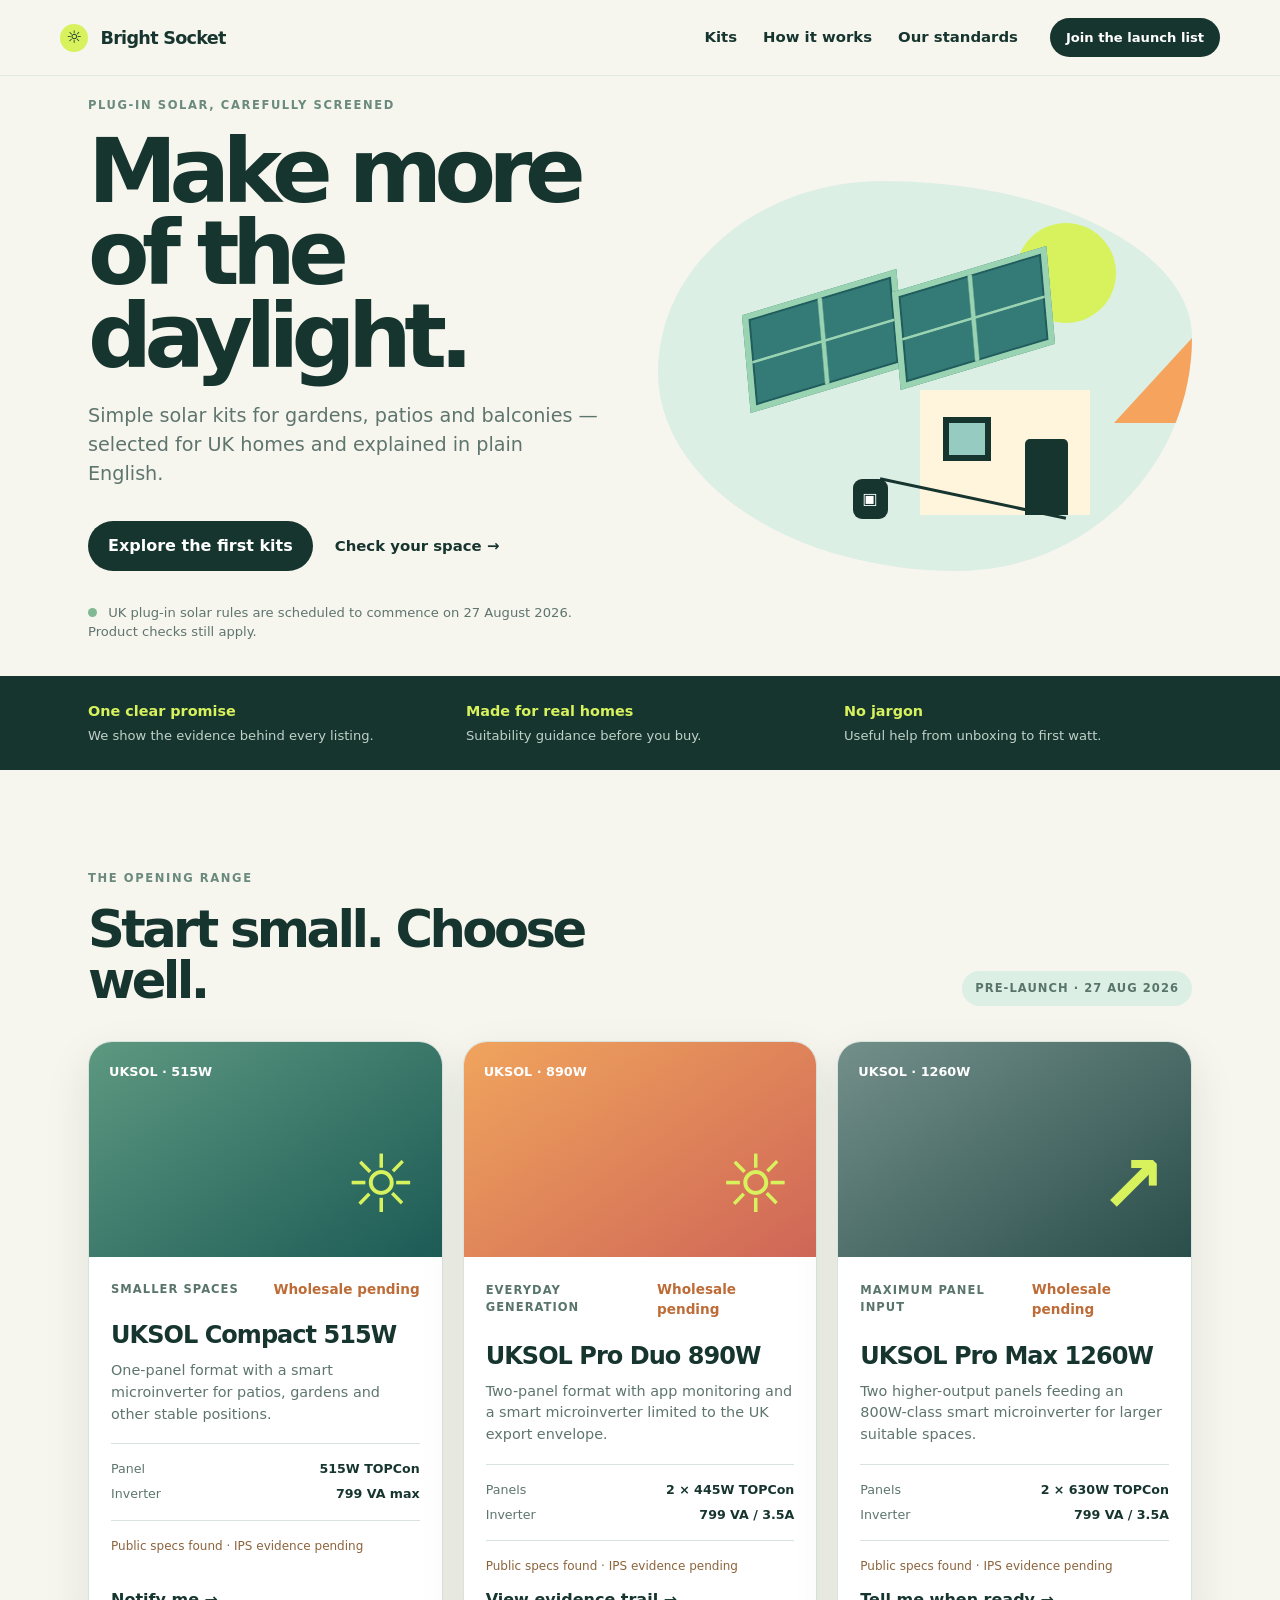
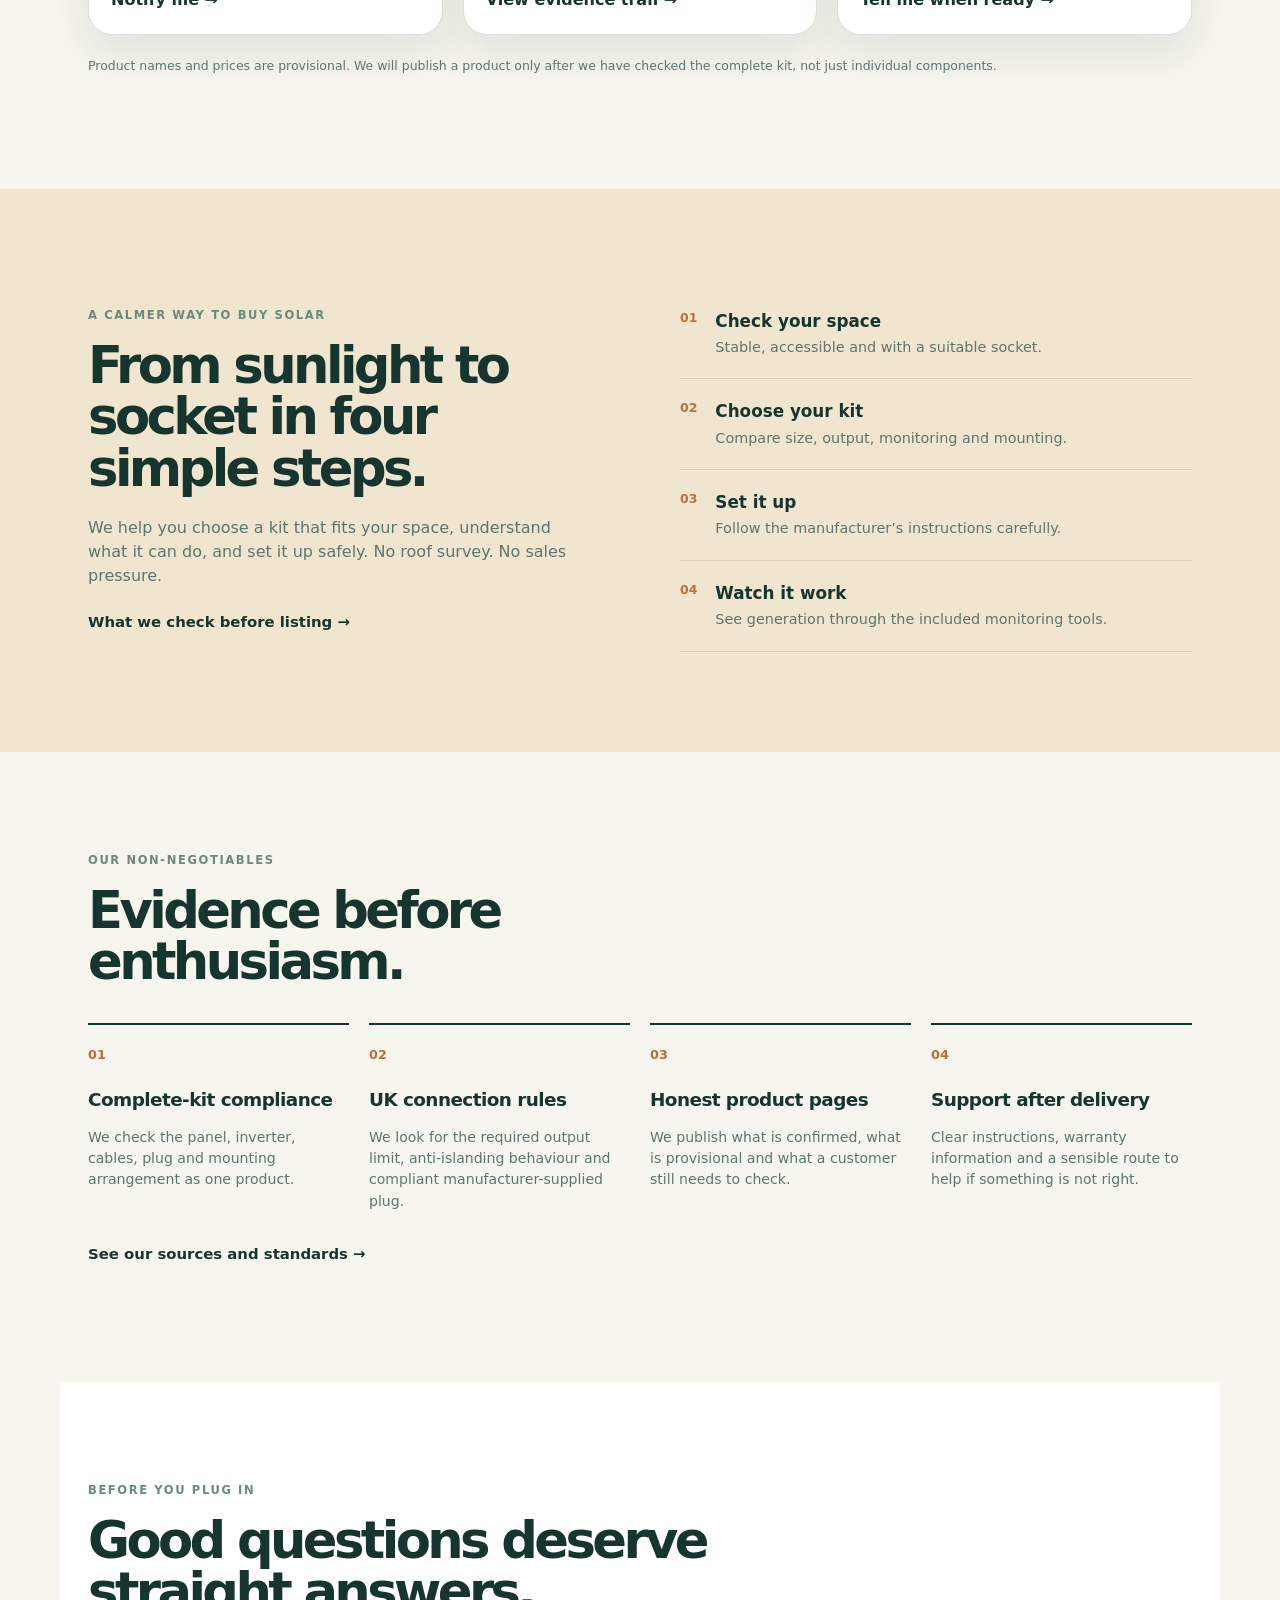
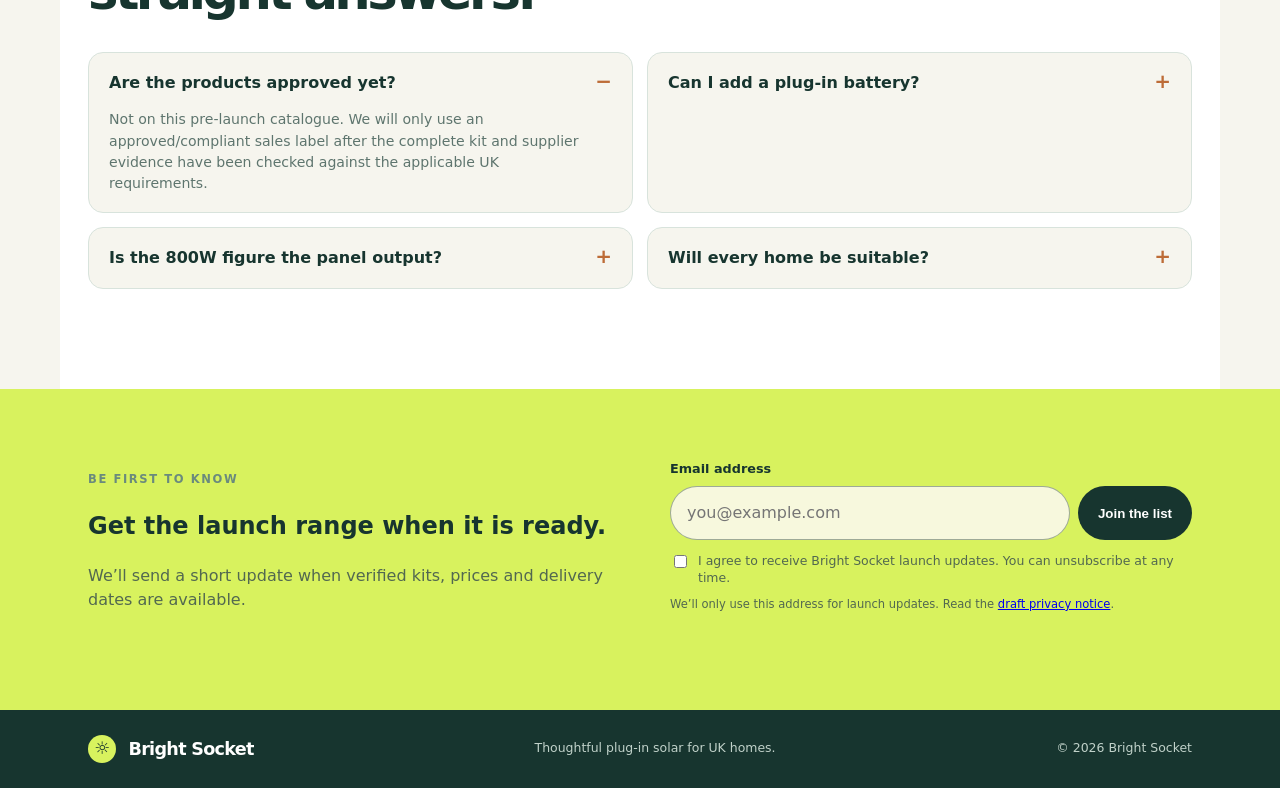
==== index.html @ d9c700fa "Add Bright Socket storefront prototype" ====
<!doctype html>
<html lang="en-GB">
  <head>
    <meta charset="utf-8" />
    <meta name="viewport" content="width=device-width, initial-scale=1" />
    <meta name="description" content="A carefully screened range of plug-in solar kits for UK homes." />
    <title>Bright Socket — Plug-in solar for UK homes</title>
    <link rel="stylesheet" href="styles.css" />
    <link rel="stylesheet" href="faq.css" />
    <link rel="stylesheet" href="form.css" />
  </head>
  <body>
    <header class="site-header">
      <a class="brand" href="#top" aria-label="Bright Socket home"><span class="brand-mark">☼</span> Bright Socket</a>
      <nav aria-label="Main navigation">
        <a href="#kits">Kits</a>
        <a href="#how-it-works">How it works</a>
        <a href="#standards">Our standards</a>
      </nav>
      <a class="button button-small" href="#notify">Join the launch list</a>
    </header>

    <main id="top">
      <section class="hero section-shell">
        <div class="hero-copy">
          <p class="eyebrow">Plug-in solar, carefully screened</p>
          <h1>Make more of the daylight.</h1>
          <p class="hero-lede">Simple solar kits for gardens, patios and balconies — selected for UK homes and explained in plain English.</p>
          <div class="hero-actions">
            <a class="button" href="#kits">Explore the first kits</a>
            <a class="text-link" href="suitability.html">Check your space →</a>
          </div>
          <p class="hero-note"><span class="status-dot"></span> UK plug-in solar rules are scheduled to commence on 27 August 2026. Product checks still apply.</p>
        </div>
        <div class="hero-art" aria-label="Illustration of a solar panel powering a home">
          <div class="sun"></div><div class="panel panel-one"></div><div class="panel panel-two"></div>
          <div class="home"><div class="roof"></div><div class="wall"><span class="window"></span><span class="door"></span></div></div>
          <div class="plug-line"></div><div class="plug">▣</div>
        </div>
      </section>

      <section class="trust-strip">
        <div class="section-shell trust-grid">
          <div><strong>One clear promise</strong><span>We show the evidence behind every listing.</span></div>
          <div><strong>Made for real homes</strong><span>Suitability guidance before you buy.</span></div>
          <div><strong>No jargon</strong><span>Useful help from unboxing to first watt.</span></div>
        </div>
      </section>

      <section id="kits" class="section-shell section">
        <div class="section-heading"><div><p class="eyebrow">The opening range</p><h2>Start small. Choose well.</h2></div><span class="pill">Pre-launch · 27 Aug 2026</span></div>
        <div class="product-grid">
          <article class="product-card featured">
            <div class="product-image image-compact"><span>UKSOL · 515W</span><i>☼</i></div>
            <div class="product-body"><div class="card-top"><span class="tag">Smaller spaces</span><span class="price">Wholesale pending</span></div><h3>UKSOL Compact 515W</h3><p>One-panel format with a smart microinverter for patios, gardens and other stable positions.</p><dl><div><dt>Panel</dt><dd>515W TOPCon</dd></div><div><dt>Inverter</dt><dd>799 VA max</dd></div></dl><span class="review-status">Public specs found · IPS evidence pending</span><a class="card-link" href="#notify">Notify me →</a></div>
          </article>
          <article class="product-card">
            <div class="product-image image-duo"><span>UKSOL · 890W</span><i>☼</i></div>
            <div class="product-body"><div class="card-top"><span class="tag">Everyday generation</span><span class="price">Wholesale pending</span></div><h3>UKSOL Pro Duo 890W</h3><p>Two-panel format with app monitoring and a smart microinverter limited to the UK export envelope.</p><dl><div><dt>Panels</dt><dd>2 × 445W TOPCon</dd></div><div><dt>Inverter</dt><dd>799 VA / 3.5A</dd></div></dl><span class="review-status">Public specs found · IPS evidence pending</span><a class="card-link" href="product.html">View evidence trail →</a></div>
          </article>
          <article class="product-card">
            <div class="product-image image-mount"><span>UKSOL · 1260W</span><i>↗</i></div>
            <div class="product-body"><div class="card-top"><span class="tag">Maximum panel input</span><span class="price">Wholesale pending</span></div><h3>UKSOL Pro Max 1260W</h3><p>Two higher-output panels feeding an 800W-class smart microinverter for larger suitable spaces.</p><dl><div><dt>Panels</dt><dd>2 × 630W TOPCon</dd></div><div><dt>Inverter</dt><dd>799 VA / 3.5A</dd></div></dl><span class="review-status">Public specs found · IPS evidence pending</span><a class="card-link" href="#notify">Tell me when ready →</a></div>
          </article>
        </div>
        <p class="catalogue-footnote">Product names and prices are provisional. We will publish a product only after we have checked the complete kit, not just individual components.</p>
      </section>

      <section id="how-it-works" class="warm-section section">
        <div class="section-shell split-section"><div><p class="eyebrow">A calmer way to buy solar</p><h2>From sunlight to socket in four simple steps.</h2><p>We help you choose a kit that fits your space, understand what it can do, and set it up safely. No roof survey. No sales pressure.</p><a class="text-link" href="#standards">What we check before listing →</a></div><ol class="steps"><li><b>01</b><span><strong>Check your space</strong>Stable, accessible and with a suitable socket.</span></li><li><b>02</b><span><strong>Choose your kit</strong>Compare size, output, monitoring and mounting.</span></li><li><b>03</b><span><strong>Set it up</strong>Follow the manufacturer’s instructions carefully.</span></li><li><b>04</b><span><strong>Watch it work</strong>See generation through the included monitoring tools.</span></li></ol></div>
      </section>

      <section id="standards" class="section-shell section standards"><div class="section-heading"><div><p class="eyebrow">Our non-negotiables</p><h2>Evidence before enthusiasm.</h2></div></div><div class="standards-grid"><div class="standard"><span>01</span><h3>Complete-kit compliance</h3><p>We check the panel, inverter, cables, plug and mounting arrangement as one product.</p></div><div class="standard"><span>02</span><h3>UK connection rules</h3><p>We look for the required output limit, anti-islanding behaviour and compliant manufacturer-supplied plug.</p></div><div class="standard"><span>03</span><h3>Honest product pages</h3><p>We publish what is confirmed, what is provisional and what a customer still needs to check.</p></div><div class="standard"><span>04</span><h3>Support after delivery</h3><p>Clear instructions, warranty information and a sensible route to help if something is not right.</p></div></div><p class="source-note"><a class="text-link" href="sources.html">See our sources and standards →</a></p></section>

      <section class="section-shell section faq"><div class="section-heading"><div><p class="eyebrow">Before you plug in</p><h2>Good questions deserve straight answers.</h2></div></div><div class="faq-grid"><details open><summary>Are the products approved yet?</summary><p>Not on this pre-launch catalogue. We will only use an approved/compliant sales label after the complete kit and supplier evidence have been checked against the applicable UK requirements.</p></details><details><summary>Can I add a plug-in battery?</summary><p>The current plug-in solar specification is for solar products and excludes plug-in batteries and solar devices integrated with batteries. We will not include those products in this range.</p></details><details><summary>Is the 800W figure the panel output?</summary><p>No. The important connection limit is the inverter’s apparent power delivered to the home. A kit can have more panel input for better low-light performance while still limiting AC export, but the exact product evidence must be checked.</p></details><details><summary>Will every home be suitable?</summary><p>No. Customers need a suitable, stable position, a suitable socket and a home electrical installation that can safely accept the product. We will publish suitability guidance and the manufacturer’s instructions with every verified listing.</p></details></div></section>

      <section id="notify" class="signup-section"><div class="section-shell signup-inner"><div><p class="eyebrow">Be first to know</p><h2>Get the launch range when it is ready.</h2><p>We’ll send a short update when verified kits, prices and delivery dates are available.</p></div><form id="signup-form"><label for="email">Email address</label><div class="form-row"><input id="email" name="email" type="email" autocomplete="email" placeholder="you@example.com" required /><button class="button" type="submit">Join the list</button></div><label class="consent"><input id="consent" name="consent" type="checkbox" required /> <span>I agree to receive Bright Socket launch updates. You can unsubscribe at any time.</span></label><p class="privacy-note">We’ll only use this address for launch updates. Read the <a href="privacy.html">draft privacy notice</a>.</p><p class="form-message" role="status"></p></form></div></section>
    </main>
    <footer class="site-footer"><div class="section-shell footer-inner"><span class="brand"><span class="brand-mark">☼</span> Bright Socket</span><span>Thoughtful plug-in solar for UK homes.</span><span>© 2026 Bright Socket</span></div></footer>
    <script src="script.js"></script>
  </body>
</html>
---- styles.css ----
:root{--ink:#17352f;--muted:#5e756e;--cream:#f6f5ee;--paper:#fff;--mint:#dcefe5;--lime:#d8f25e;--orange:#f5a35d;--line:#d8e3dc;--shadow:0 18px 45px rgba(25,65,53,.10);font-family:Inter,ui-sans-serif,system-ui,-apple-system,Segoe UI,sans-serif;color:var(--ink);background:var(--cream)}*{box-sizing:border-box}html{scroll-behavior:smooth}body{margin:0;line-height:1.5}.section-shell{max-width:1160px;margin:0 auto;padding-left:28px;padding-right:28px}.site-header{height:76px;display:flex;align-items:center;gap:32px;padding:0 max(28px,calc((100vw - 1160px)/2));background:var(--cream);position:sticky;top:0;z-index:4;border-bottom:1px solid rgba(216,227,220,.7)}.brand{font-weight:800;letter-spacing:-.04em;font-size:1.1rem;color:var(--ink);text-decoration:none;white-space:nowrap}.brand-mark{display:inline-grid;place-items:center;width:28px;height:28px;border-radius:50%;background:var(--lime);margin-right:7px;font-size:1.1rem}nav{display:flex;gap:26px;margin-left:auto}nav a,.text-link{color:var(--ink);text-decoration:none;font-weight:650;font-size:.93rem}.button{display:inline-block;background:var(--ink);color:#fff;padding:13px 20px;border:0;border-radius:999px;text-decoration:none;font-weight:750;cursor:pointer}.button:hover{background:#285349}.button-small{padding:10px 16px;font-size:.82rem}.hero{min-height:600px;display:grid;grid-template-columns:1fr 1fr;align-items:center;gap:35px}.eyebrow{text-transform:uppercase;letter-spacing:.14em;font-size:.72rem;font-weight:800;color:#6a8a7d;margin:0 0 16px}.hero h1{font-size:clamp(3.2rem,7vw,6.3rem);line-height:.92;letter-spacing:-.085em;max-width:620px;margin:0 0 25px}.hero-lede{font-size:1.2rem;color:var(--muted);max-width:510px}.hero-actions{display:flex;align-items:center;gap:22px;margin:32px 0}.hero-note{font-size:.82rem;color:var(--muted)}.status-dot{display:inline-block;width:9px;height:9px;background:#80b993;border-radius:50%;margin-right:7px}.hero-art{height:390px;position:relative;background:var(--mint);border-radius:42% 58% 44% 56%/49% 40% 60% 51%;overflow:hidden}.sun{position:absolute;width:100px;height:100px;border-radius:50%;background:var(--lime);top:42px;right:76px}.panel{position:absolute;background:#347a76;border:6px solid #9ad3b2;transform:skewY(-12deg) rotate(-5deg);width:155px;height:100px;top:110px;left:88px;box-shadow:inset 0 0 0 2px #225d5d}.panel:after{content:"";position:absolute;inset:0;background:linear-gradient(90deg,transparent 48%,#9ad3b2 49%,#9ad3b2 51%,transparent 52%),linear-gradient(0deg,transparent 48%,#9ad3b2 49%,#9ad3b2 51%,transparent 52%)}.panel-two{left:238px;top:87px}.home{position:absolute;bottom:56px;right:78px}.roof{width:220px;height:120px;background:var(--orange);clip-path:polygon(50% 0,100% 100%,0 100%);position:absolute;bottom:92px}.wall{width:170px;height:125px;background:#fff4dc;position:absolute;bottom:0;right:24px}.window{position:absolute;left:23px;top:27px;width:48px;height:44px;background:#95cbc0;border:6px solid var(--ink)}.door{position:absolute;right:22px;bottom:0;width:43px;height:76px;background:var(--ink);border-radius:5px 5px 0 0}.plug-line{position:absolute;height:3px;width:190px;background:var(--ink);bottom:71px;left:220px;transform:rotate(12deg)}.plug{position:absolute;bottom:52px;left:195px;background:var(--ink);color:#fff;padding:8px 10px;border-radius:9px}.trust-strip{background:var(--ink);color:#fff}.trust-grid{display:grid;grid-template-columns:repeat(3,1fr);gap:30px;padding-top:25px;padding-bottom:25px}.trust-grid div{display:flex;flex-direction:column;gap:3px}.trust-grid strong{color:var(--lime);font-size:.9rem}.trust-grid span{color:#c0d1c9;font-size:.82rem}.section{padding-top:100px;padding-bottom:100px}.section-heading{display:flex;align-items:end;justify-content:space-between;margin-bottom:35px}.section h2{font-size:clamp(2.3rem,4vw,4.2rem);line-height:1;letter-spacing:-.07em;margin:0;max-width:620px}.pill,.tag{font-size:.72rem;font-weight:800;text-transform:uppercase;letter-spacing:.09em;color:#59756b}.pill{background:var(--mint);padding:9px 13px;border-radius:999px}.product-grid{display:grid;grid-template-columns:repeat(3,1fr);gap:20px}.product-card{background:var(--paper);border:1px solid var(--line);border-radius:24px;overflow:hidden;box-shadow:var(--shadow);display:flex;flex-direction:column}.product-image{height:215px;position:relative;overflow:hidden;padding:20px;font-weight:800;color:#fff;font-size:.8rem}.product-image i{position:absolute;font-size:5rem;font-style:normal;right:25px;bottom:12px;color:var(--lime)}.image-compact{background:linear-gradient(145deg,#5d9880,#1c5b56)}.image-duo{background:linear-gradient(145deg,#f0a45d,#cf6657)}.image-mount{background:linear-gradient(145deg,#738f8a,#2a4e4b)}.product-body{padding:22px;display:flex;flex-direction:column;flex:1}.card-top{display:flex;justify-content:space-between;align-items:center;gap:8px}.price{font-weight:800;color:#bd6c37;font-size:.85rem}.product-body h3{font-size:1.5rem;letter-spacing:-.04em;margin:18px 0 7px}.product-body p{color:var(--muted);font-size:.9rem;margin:0 0 18px}.product-body dl{border-top:1px solid var(--line);border-bottom:1px solid var(--line);padding:13px 0;margin:0 0 16px}.product-body dl div{display:flex;justify-content:space-between;font-size:.79rem;padding:3px 0}.product-body dt{color:var(--muted)}.product-body dd{font-weight:700;margin:0}.review-status{font-size:.75rem;color:#8b633b;margin-bottom:13px}.card-link{color:var(--ink);font-weight:800;text-decoration:none;margin-top:auto}.catalogue-footnote{font-size:.78rem;color:var(--muted);margin-top:22px}.warm-section{background:#f0e5cf}.split-section{display:grid;grid-template-columns:1fr 1fr;gap:80px;align-items:center}.split-section p:not(.eyebrow){color:var(--muted);max-width:480px;margin:22px 0}.steps{list-style:none;padding:0;margin:0}.steps li{display:flex;gap:18px;padding:20px 0;border-bottom:1px solid #d7cdb9}.steps b{font-size:.78rem;color:#bb7040}.steps span{display:flex;flex-direction:column;gap:3px}.steps span span,.steps li span{color:var(--muted);font-size:.9rem}.steps strong{font-size:1.05rem;color:var(--ink)}.standards{background:var(--cream)}.standards-grid{display:grid;grid-template-columns:repeat(4,1fr);gap:20px}.standard{border-top:2px solid var(--ink);padding-top:17px}.standard span{color:#bd6c37;font-weight:800;font-size:.8rem}.standard h3{font-size:1.15rem;letter-spacing:-.03em;margin:20px 0 8px}.standard p{color:var(--muted);font-size:.88rem}.signup-section{background:var(--lime)}.signup-inner{display:grid;grid-template-columns:1fr 1fr;gap:60px;align-items:center;padding-top:70px;padding-bottom:70px}.signup-inner h2{max-width:600px}.signup-inner p:not(.eyebrow){color:#526850}.signup-inner label{display:block;font-size:.8rem;font-weight:750;margin-bottom:8px}.form-row{display:flex;gap:8px}.form-row input{border:1px solid rgba(23,53,47,.4);background:#f7f8dd;border-radius:999px;padding:14px 16px;min-width:0;flex:1;font:inherit}.form-message{font-size:.8rem;margin:12px 0 0!important}.site-footer{background:var(--ink);color:#c0d1c9}.footer-inner{display:flex;gap:30px;align-items:center;justify-content:space-between;padding-top:25px;padding-bottom:25px;font-size:.78rem}.footer-inner .brand{color:#fff}.footer-inner .brand-mark{color:var(--ink)}@media(max-width:800px){nav{display:none}.site-header{gap:12px}.site-header .button{margin-left:auto}.hero,.split-section,.signup-inner{grid-template-columns:1fr}.hero{padding-top:65px;padding-bottom:70px}.hero-art{height:300px}.product-grid,.standards-grid{grid-template-columns:1fr}.trust-grid{grid-template-columns:1fr;gap:15px}.section{padding-top:70px;padding-bottom:70px}.section-heading{display:block}.pill{display:inline-block;margin-top:18px}.footer-inner{flex-wrap:wrap}.form-row{flex-direction:column}.form-row .button{width:100%}}
---- faq.css ----
.faq{background:#fff}.faq-grid{display:grid;grid-template-columns:1fr 1fr;gap:14px}.faq details{border:1px solid var(--line);border-radius:15px;padding:18px 20px;background:var(--cream)}.faq summary{cursor:pointer;font-weight:800;list-style:none}.faq summary::-webkit-details-marker{display:none}.faq summary:after{content:'+';float:right;color:#bd6c37;font-size:1.25rem;line-height:1}.faq details[open] summary:after{content:'−'}.faq details p{color:var(--muted);font-size:.88rem;margin:14px 0 0;max-width:480px}@media(max-width:800px){.faq-grid{grid-template-columns:1fr}}
---- form.css ----
.consent{display:flex!important;align-items:flex-start;gap:8px;margin-top:13px;color:#526850;font-size:.78rem!important;font-weight:500!important;line-height:1.35}.consent input{margin-top:2px;accent-color:var(--ink)}.privacy-note{font-size:.72rem!important;line-height:1.35;margin:10px 0 0!important;max-width:480px}.form-message{min-height:1.2em}
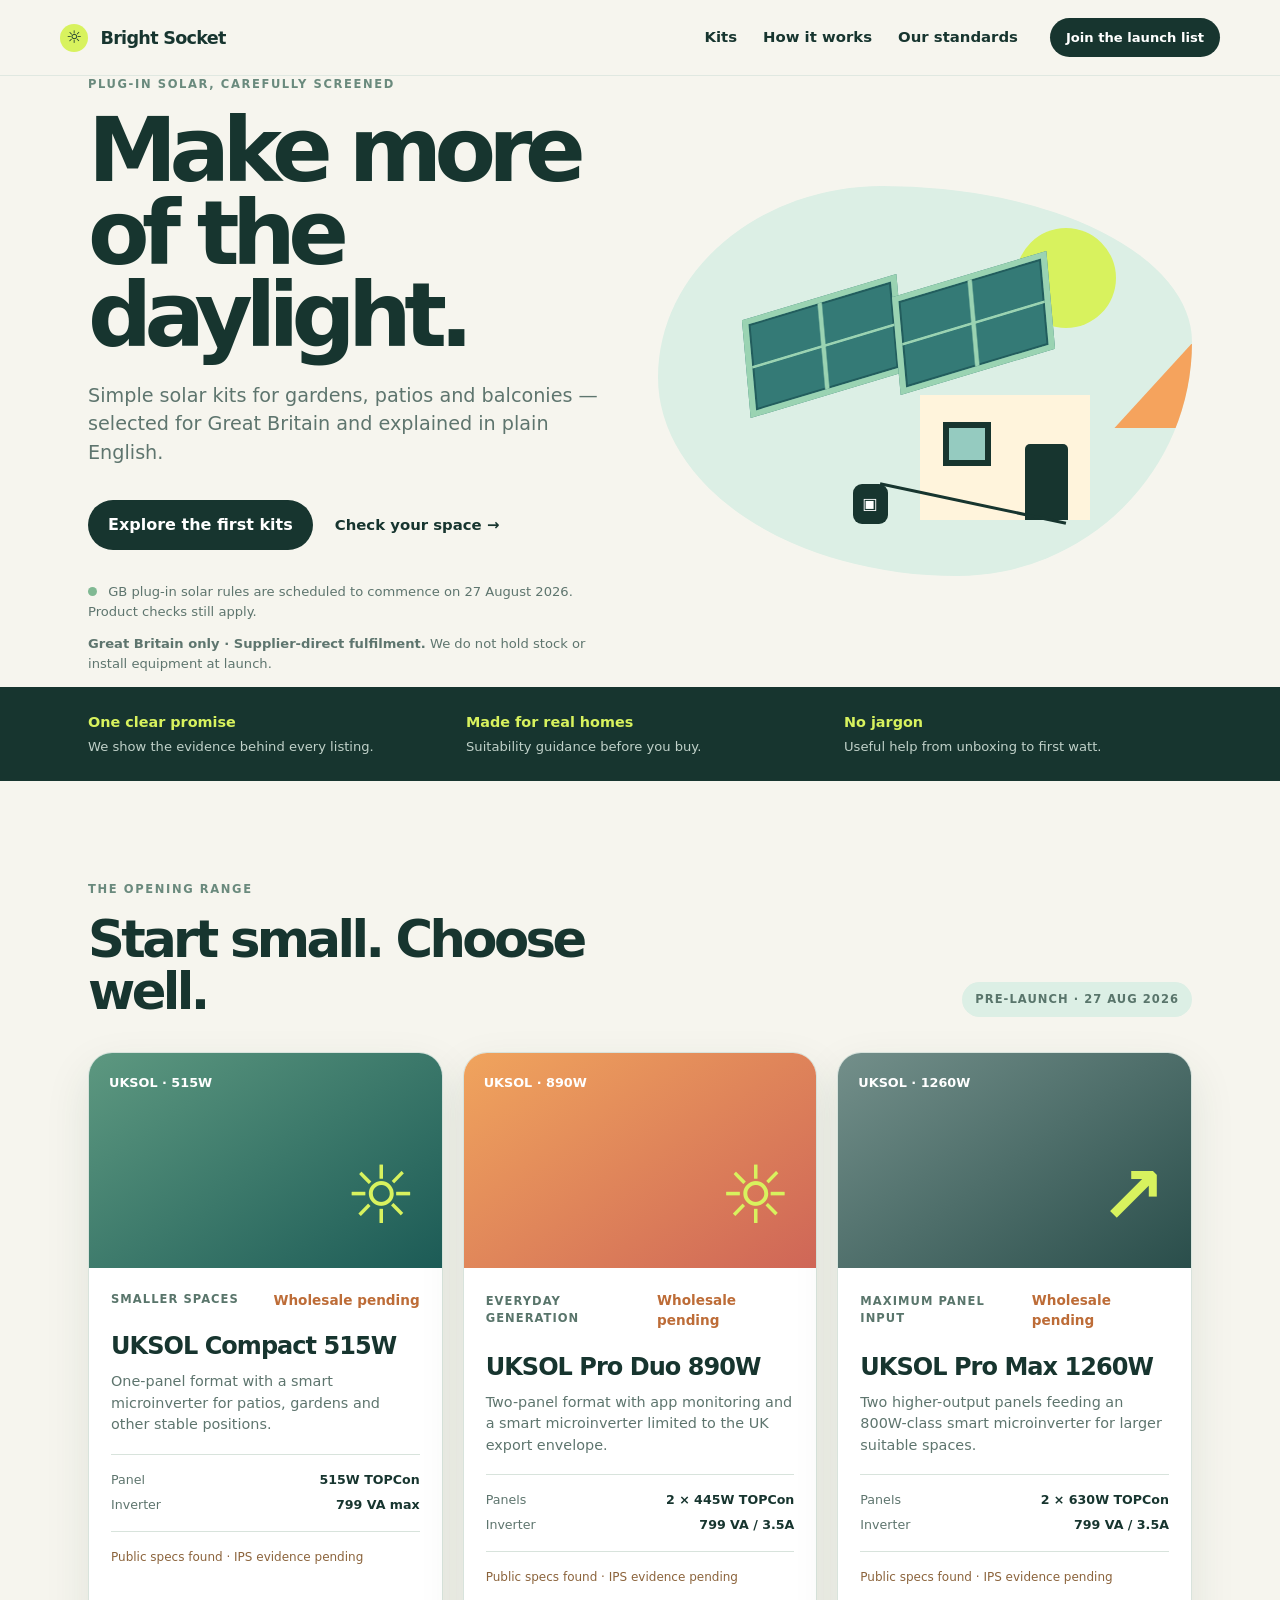
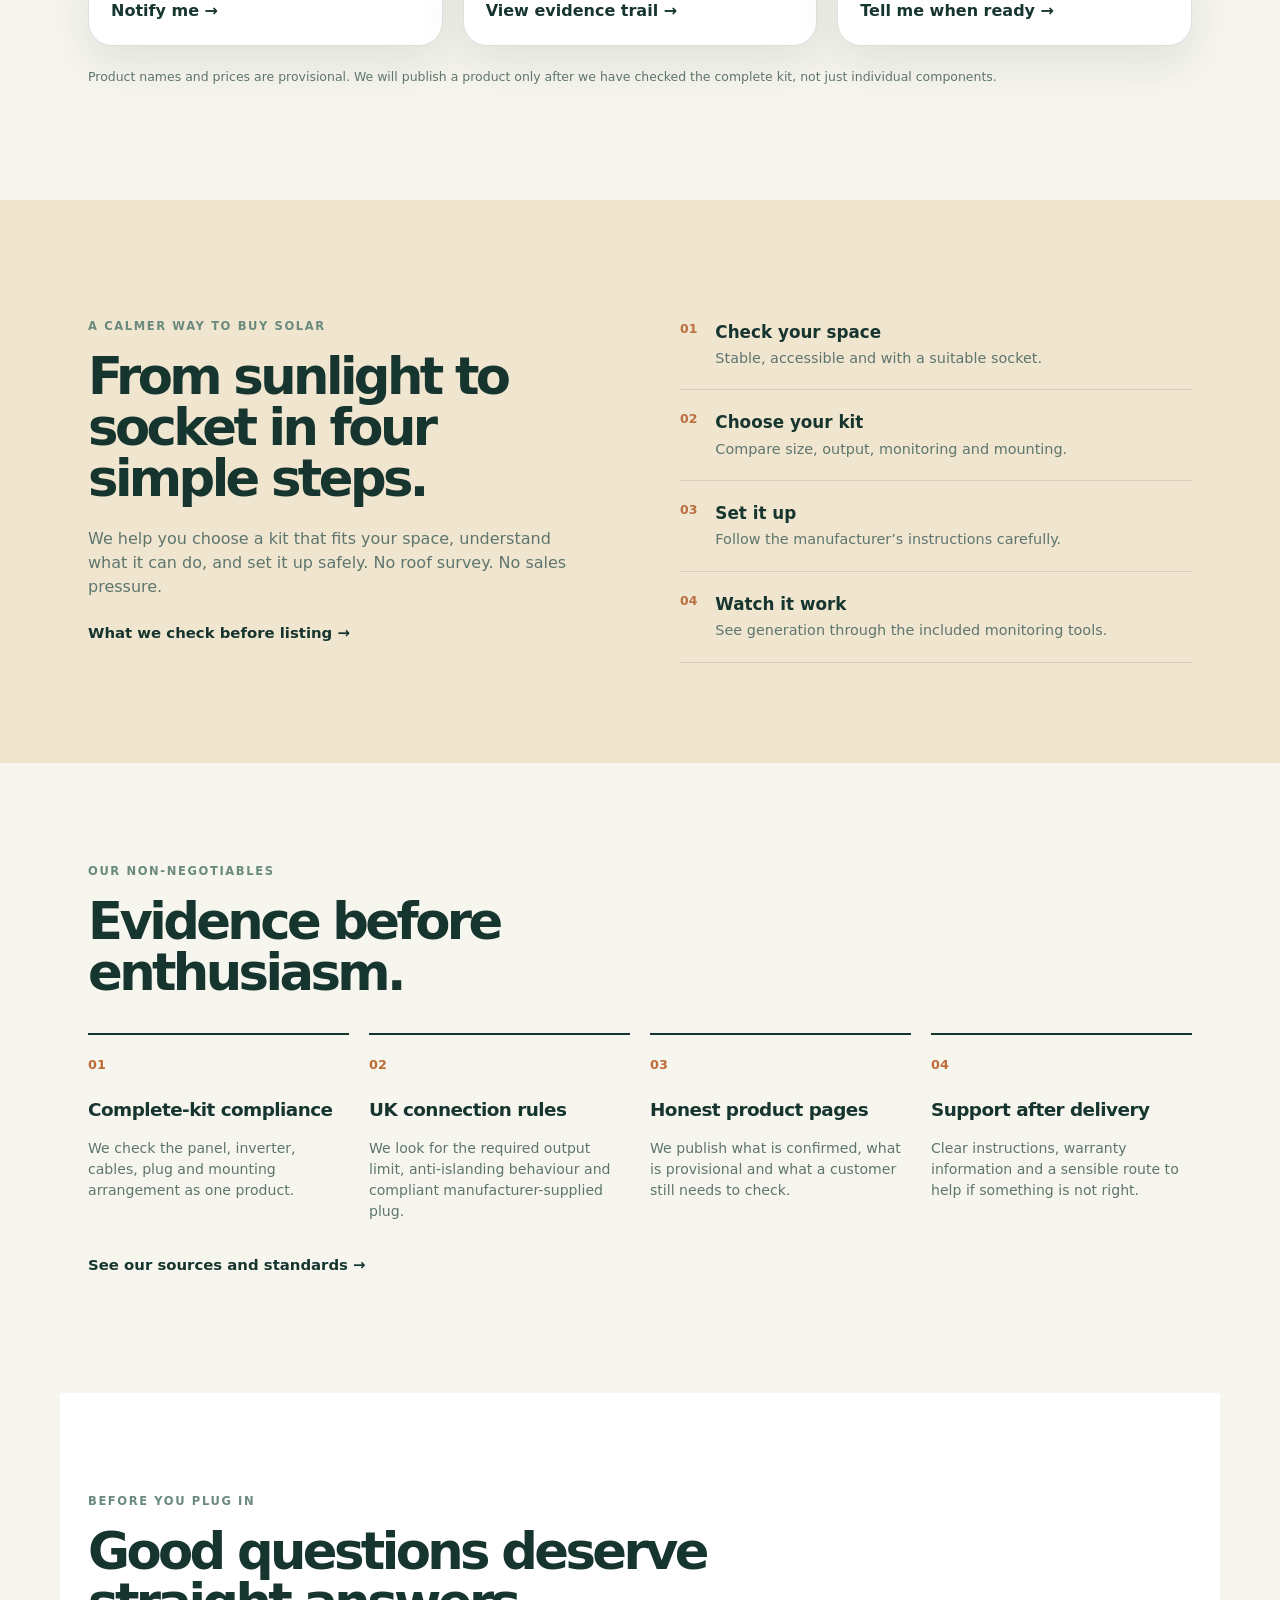
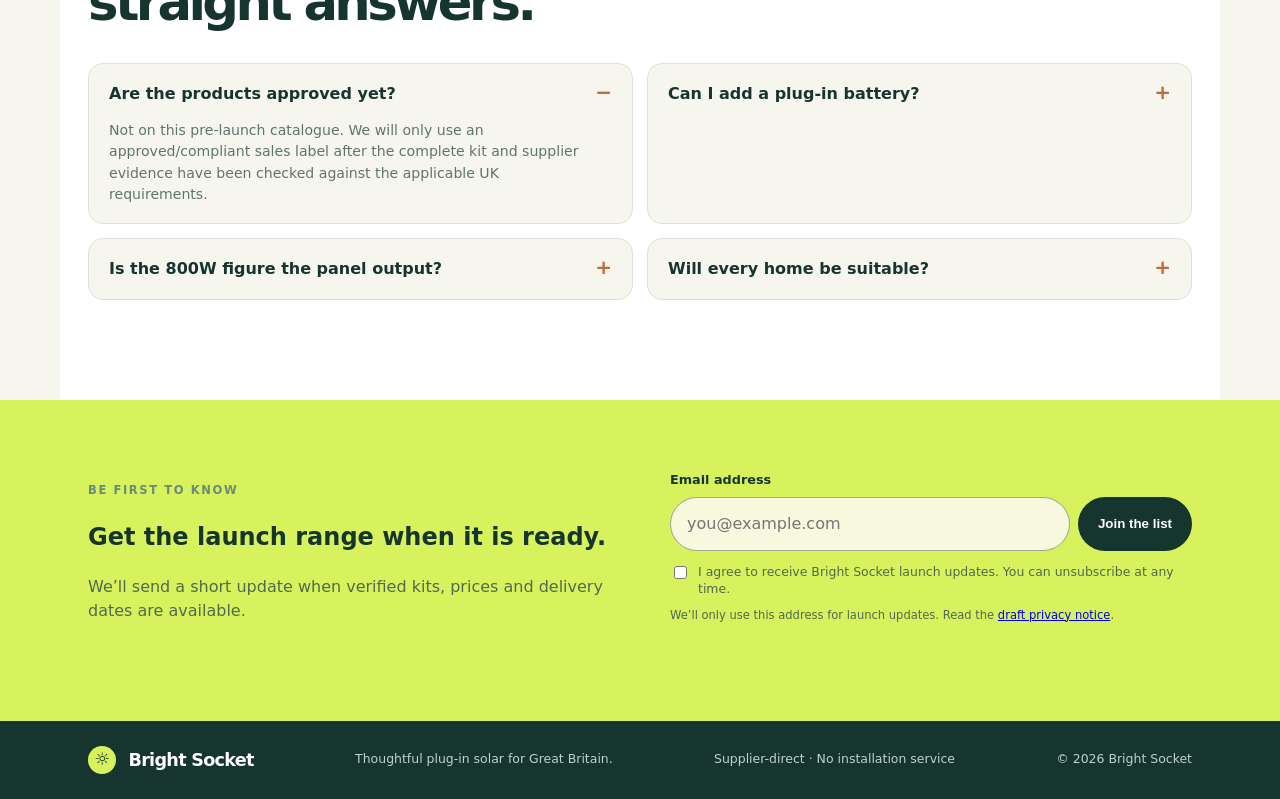
==== commit 056126d2: "Align storefront with GB supplier-direct launch" ====
--- a/index.html
+++ b/index.html
@@ -3,8 +3,8 @@
   <head>
     <meta charset="utf-8" />
     <meta name="viewport" content="width=device-width, initial-scale=1" />
-    <meta name="description" content="A carefully screened range of plug-in solar kits for UK homes." />
-    <title>Bright Socket — Plug-in solar for UK homes</title>
+    <meta name="description" content="A carefully screened range of plug-in solar kits for Great Britain." />
+    <title>Bright Socket — Plug-in solar for Great Britain</title>
     <link rel="stylesheet" href="styles.css" />
     <link rel="stylesheet" href="faq.css" />
     <link rel="stylesheet" href="form.css" />
@@ -25,12 +25,13 @@
         <div class="hero-copy">
           <p class="eyebrow">Plug-in solar, carefully screened</p>
           <h1>Make more of the daylight.</h1>
-          <p class="hero-lede">Simple solar kits for gardens, patios and balconies — selected for UK homes and explained in plain English.</p>
+          <p class="hero-lede">Simple solar kits for gardens, patios and balconies — selected for Great Britain and explained in plain English.</p>
           <div class="hero-actions">
             <a class="button" href="#kits">Explore the first kits</a>
             <a class="text-link" href="suitability.html">Check your space →</a>
           </div>
-          <p class="hero-note"><span class="status-dot"></span> UK plug-in solar rules are scheduled to commence on 27 August 2026. Product checks still apply.</p>
+          <p class="hero-note"><span class="status-dot"></span> GB plug-in solar rules are scheduled to commence on 27 August 2026. Product checks still apply.</p>
+          <p class="hero-note"><strong>Great Britain only · Supplier-direct fulfilment.</strong> We do not hold stock or install equipment at launch.</p>
         </div>
         <div class="hero-art" aria-label="Illustration of a solar panel powering a home">
           <div class="sun"></div><div class="panel panel-one"></div><div class="panel panel-two"></div>
@@ -76,7 +77,7 @@
 
       <section id="notify" class="signup-section"><div class="section-shell signup-inner"><div><p class="eyebrow">Be first to know</p><h2>Get the launch range when it is ready.</h2><p>We’ll send a short update when verified kits, prices and delivery dates are available.</p></div><form id="signup-form"><label for="email">Email address</label><div class="form-row"><input id="email" name="email" type="email" autocomplete="email" placeholder="you@example.com" required /><button class="button" type="submit">Join the list</button></div><label class="consent"><input id="consent" name="consent" type="checkbox" required /> <span>I agree to receive Bright Socket launch updates. You can unsubscribe at any time.</span></label><p class="privacy-note">We’ll only use this address for launch updates. Read the <a href="privacy.html">draft privacy notice</a>.</p><p class="form-message" role="status"></p></form></div></section>
     </main>
-    <footer class="site-footer"><div class="section-shell footer-inner"><span class="brand"><span class="brand-mark">☼</span> Bright Socket</span><span>Thoughtful plug-in solar for UK homes.</span><span>© 2026 Bright Socket</span></div></footer>
+    <footer class="site-footer"><div class="section-shell footer-inner"><span class="brand"><span class="brand-mark">☼</span> Bright Socket</span><span>Thoughtful plug-in solar for Great Britain.</span><span>Supplier-direct · No installation service</span><span>© 2026 Bright Socket</span></div></footer>
     <script src="script.js"></script>
   </body>
 </html>
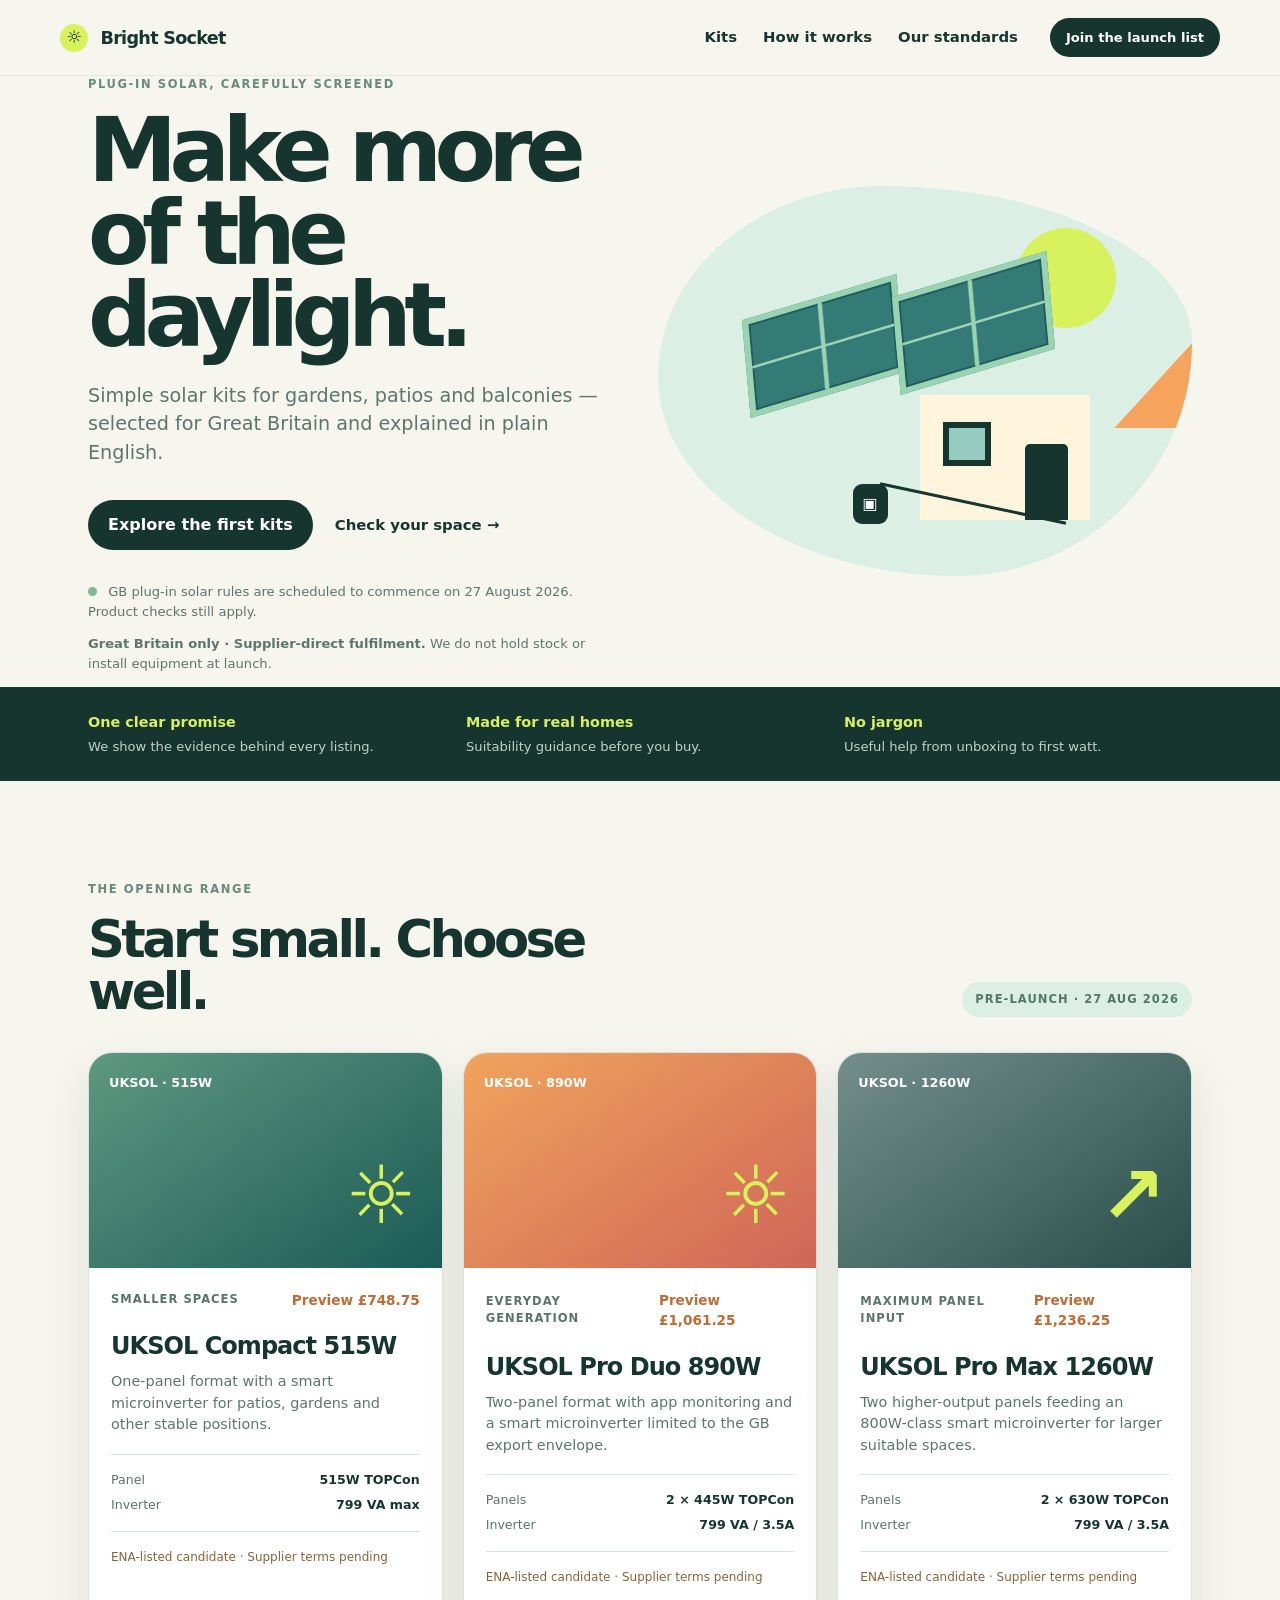
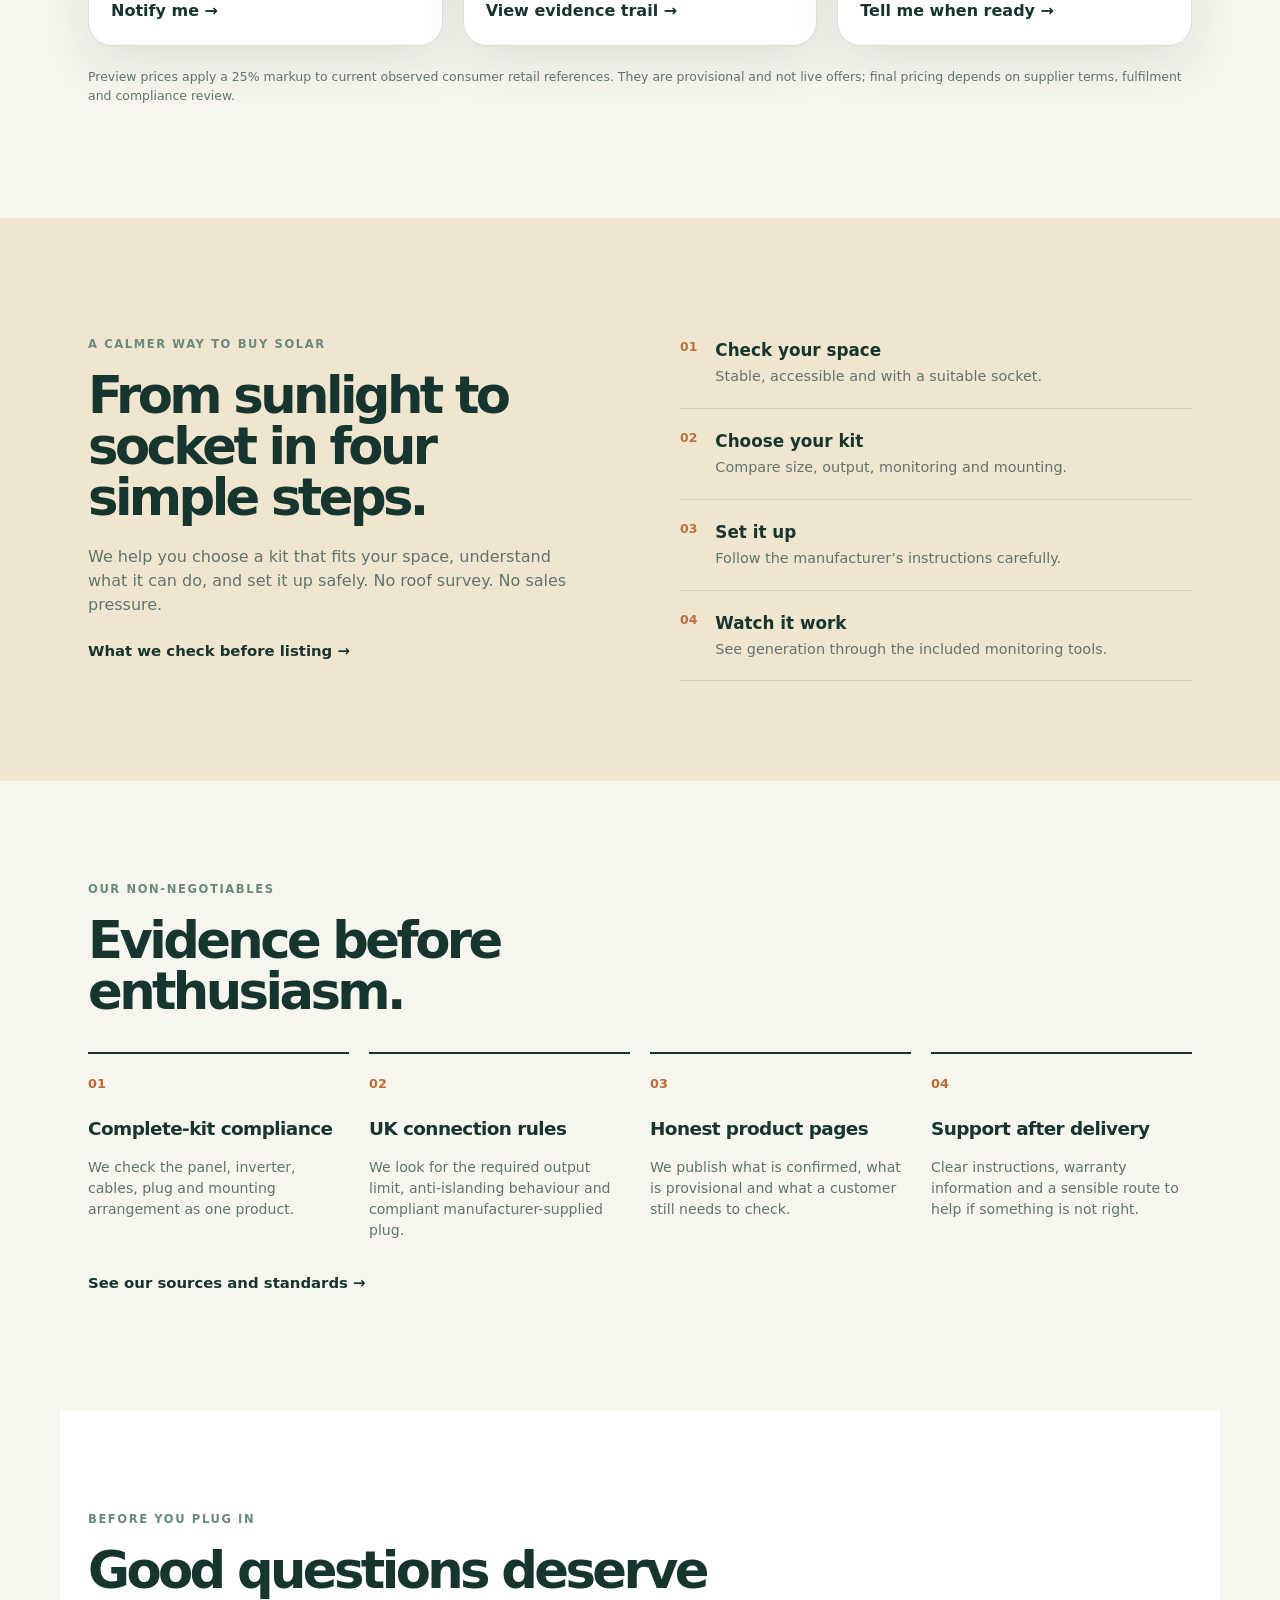
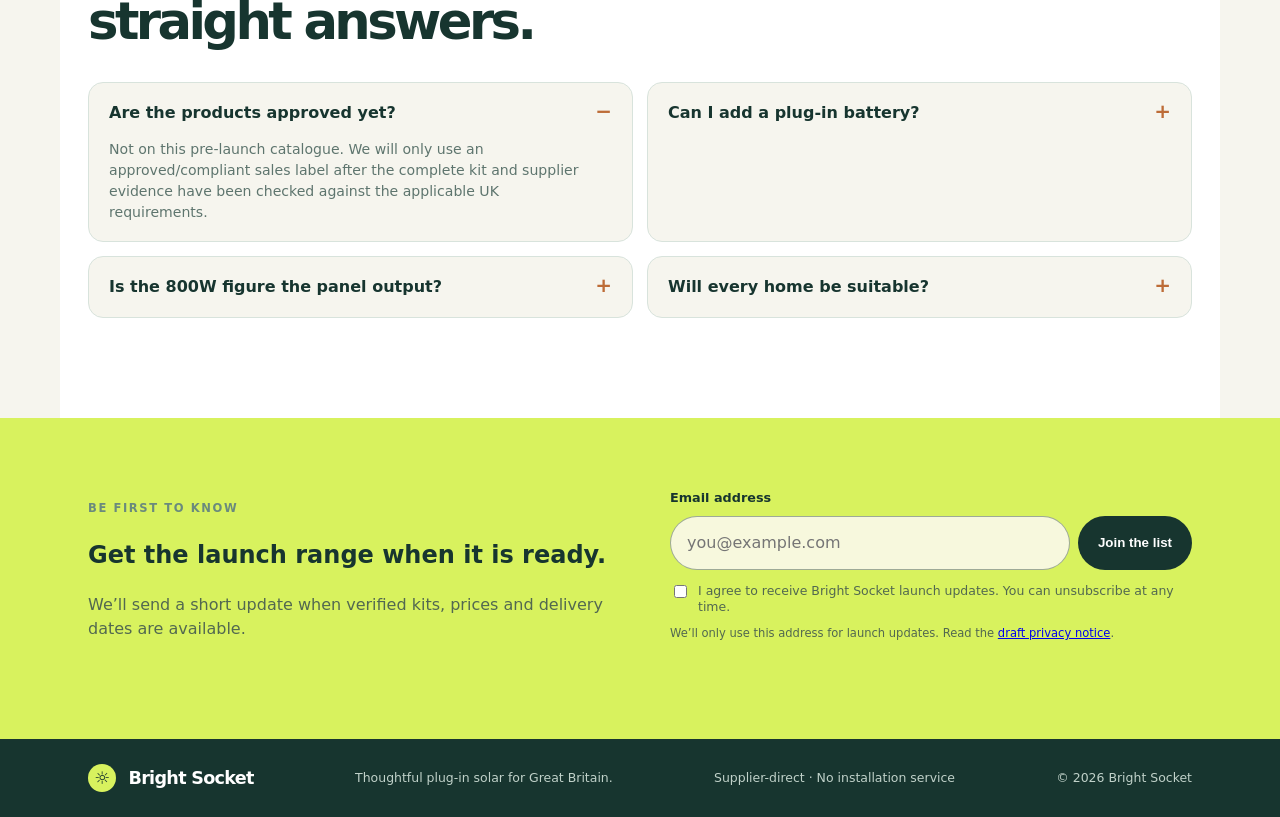
==== commit 73e6888c: "Add provisional 25 percent retail markup" ====
--- a/index.html
+++ b/index.html
@@ -53,18 +53,18 @@
         <div class="product-grid">
           <article class="product-card featured">
             <div class="product-image image-compact"><span>UKSOL · 515W</span><i>☼</i></div>
-            <div class="product-body"><div class="card-top"><span class="tag">Smaller spaces</span><span class="price">Wholesale pending</span></div><h3>UKSOL Compact 515W</h3><p>One-panel format with a smart microinverter for patios, gardens and other stable positions.</p><dl><div><dt>Panel</dt><dd>515W TOPCon</dd></div><div><dt>Inverter</dt><dd>799 VA max</dd></div></dl><span class="review-status">Public specs found · IPS evidence pending</span><a class="card-link" href="#notify">Notify me →</a></div>
+            <div class="product-body"><div class="card-top"><span class="tag">Smaller spaces</span><span class="price">Preview £748.75</span></div><h3>UKSOL Compact 515W</h3><p>One-panel format with a smart microinverter for patios, gardens and other stable positions.</p><dl><div><dt>Panel</dt><dd>515W TOPCon</dd></div><div><dt>Inverter</dt><dd>799 VA max</dd></div></dl><span class="review-status">ENA-listed candidate · Supplier terms pending</span><a class="card-link" href="#notify">Notify me →</a></div>
           </article>
           <article class="product-card">
             <div class="product-image image-duo"><span>UKSOL · 890W</span><i>☼</i></div>
-            <div class="product-body"><div class="card-top"><span class="tag">Everyday generation</span><span class="price">Wholesale pending</span></div><h3>UKSOL Pro Duo 890W</h3><p>Two-panel format with app monitoring and a smart microinverter limited to the UK export envelope.</p><dl><div><dt>Panels</dt><dd>2 × 445W TOPCon</dd></div><div><dt>Inverter</dt><dd>799 VA / 3.5A</dd></div></dl><span class="review-status">Public specs found · IPS evidence pending</span><a class="card-link" href="product.html">View evidence trail →</a></div>
+            <div class="product-body"><div class="card-top"><span class="tag">Everyday generation</span><span class="price">Preview £1,061.25</span></div><h3>UKSOL Pro Duo 890W</h3><p>Two-panel format with app monitoring and a smart microinverter limited to the GB export envelope.</p><dl><div><dt>Panels</dt><dd>2 × 445W TOPCon</dd></div><div><dt>Inverter</dt><dd>799 VA / 3.5A</dd></div></dl><span class="review-status">ENA-listed candidate · Supplier terms pending</span><a class="card-link" href="product.html">View evidence trail →</a></div>
           </article>
           <article class="product-card">
             <div class="product-image image-mount"><span>UKSOL · 1260W</span><i>↗</i></div>
-            <div class="product-body"><div class="card-top"><span class="tag">Maximum panel input</span><span class="price">Wholesale pending</span></div><h3>UKSOL Pro Max 1260W</h3><p>Two higher-output panels feeding an 800W-class smart microinverter for larger suitable spaces.</p><dl><div><dt>Panels</dt><dd>2 × 630W TOPCon</dd></div><div><dt>Inverter</dt><dd>799 VA / 3.5A</dd></div></dl><span class="review-status">Public specs found · IPS evidence pending</span><a class="card-link" href="#notify">Tell me when ready →</a></div>
+            <div class="product-body"><div class="card-top"><span class="tag">Maximum panel input</span><span class="price">Preview £1,236.25</span></div><h3>UKSOL Pro Max 1260W</h3><p>Two higher-output panels feeding an 800W-class smart microinverter for larger suitable spaces.</p><dl><div><dt>Panels</dt><dd>2 × 630W TOPCon</dd></div><div><dt>Inverter</dt><dd>799 VA / 3.5A</dd></div></dl><span class="review-status">ENA-listed candidate · Supplier terms pending</span><a class="card-link" href="#notify">Tell me when ready →</a></div>
           </article>
         </div>
-        <p class="catalogue-footnote">Product names and prices are provisional. We will publish a product only after we have checked the complete kit, not just individual components.</p>
+        <p class="catalogue-footnote">Preview prices apply a 25% markup to current observed consumer retail references. They are provisional and not live offers; final pricing depends on supplier terms, fulfilment and compliance review.</p>
       </section>
 
       <section id="how-it-works" class="warm-section section">
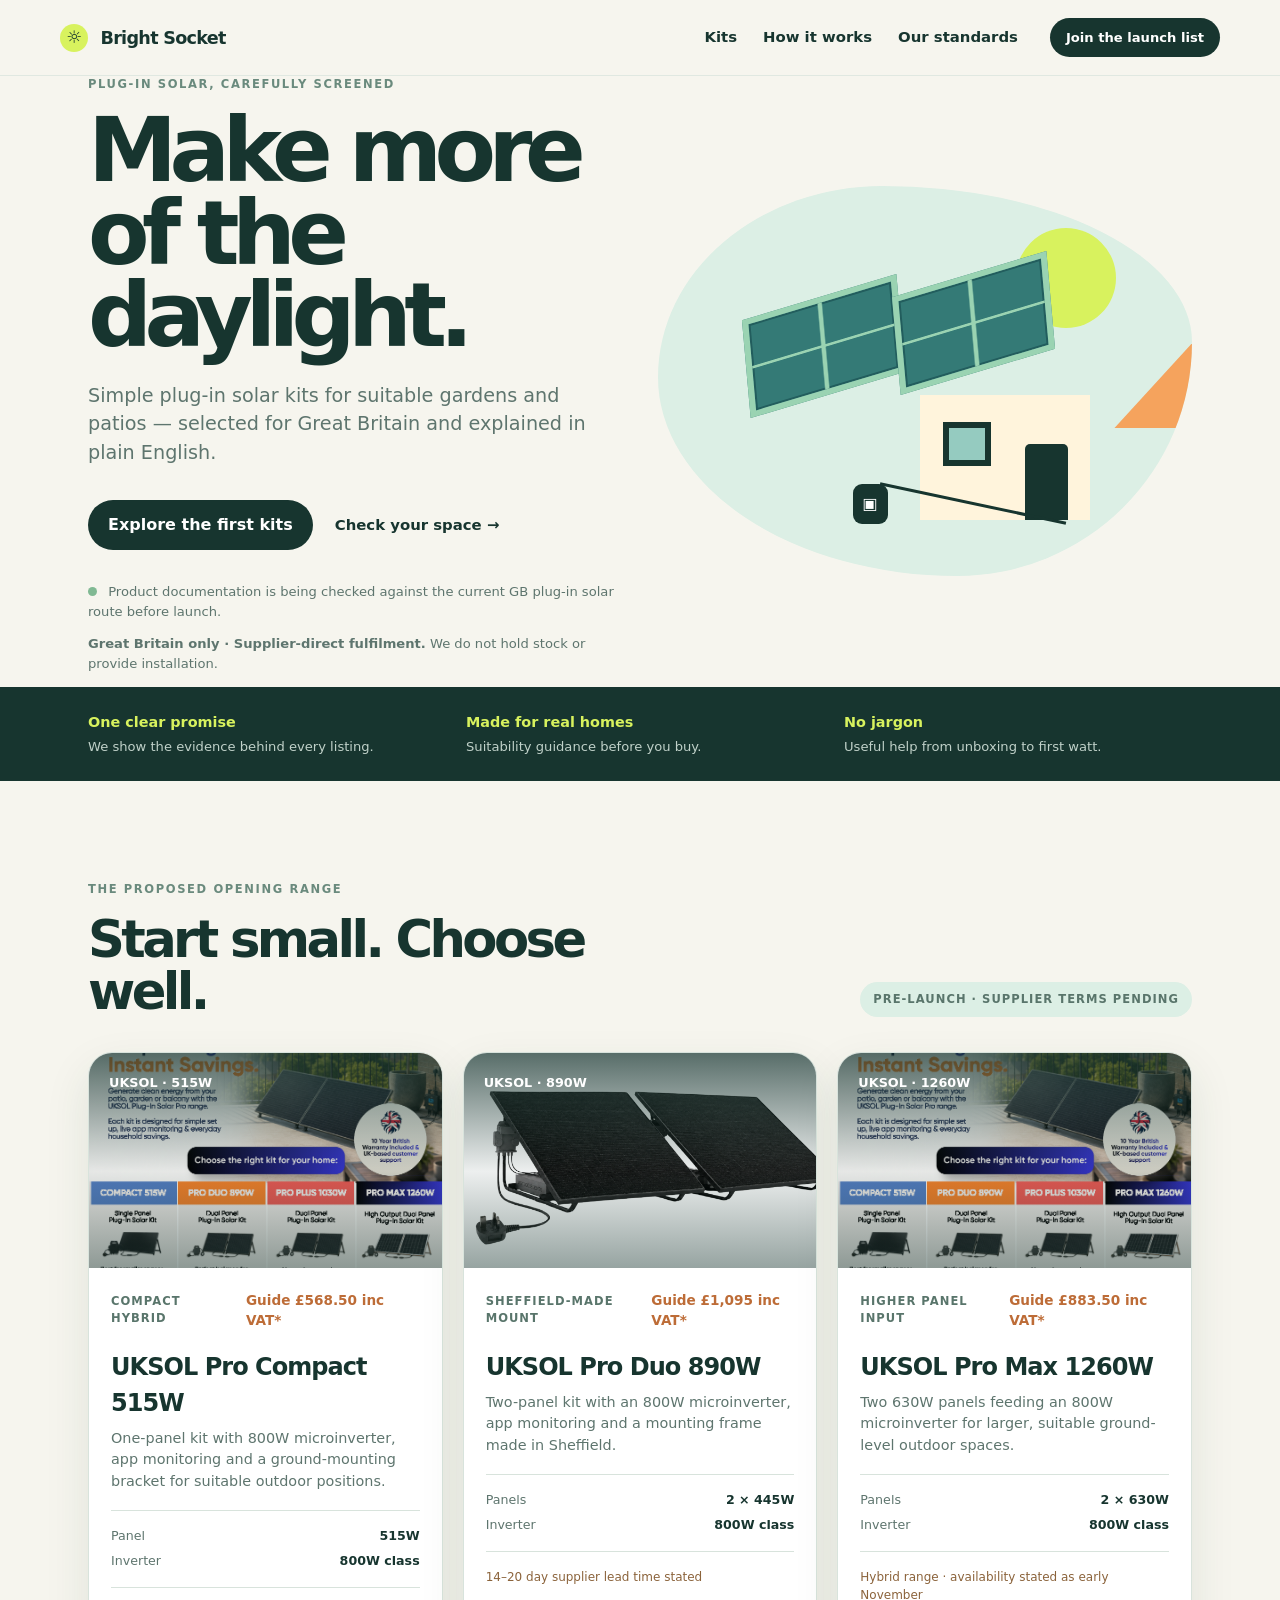
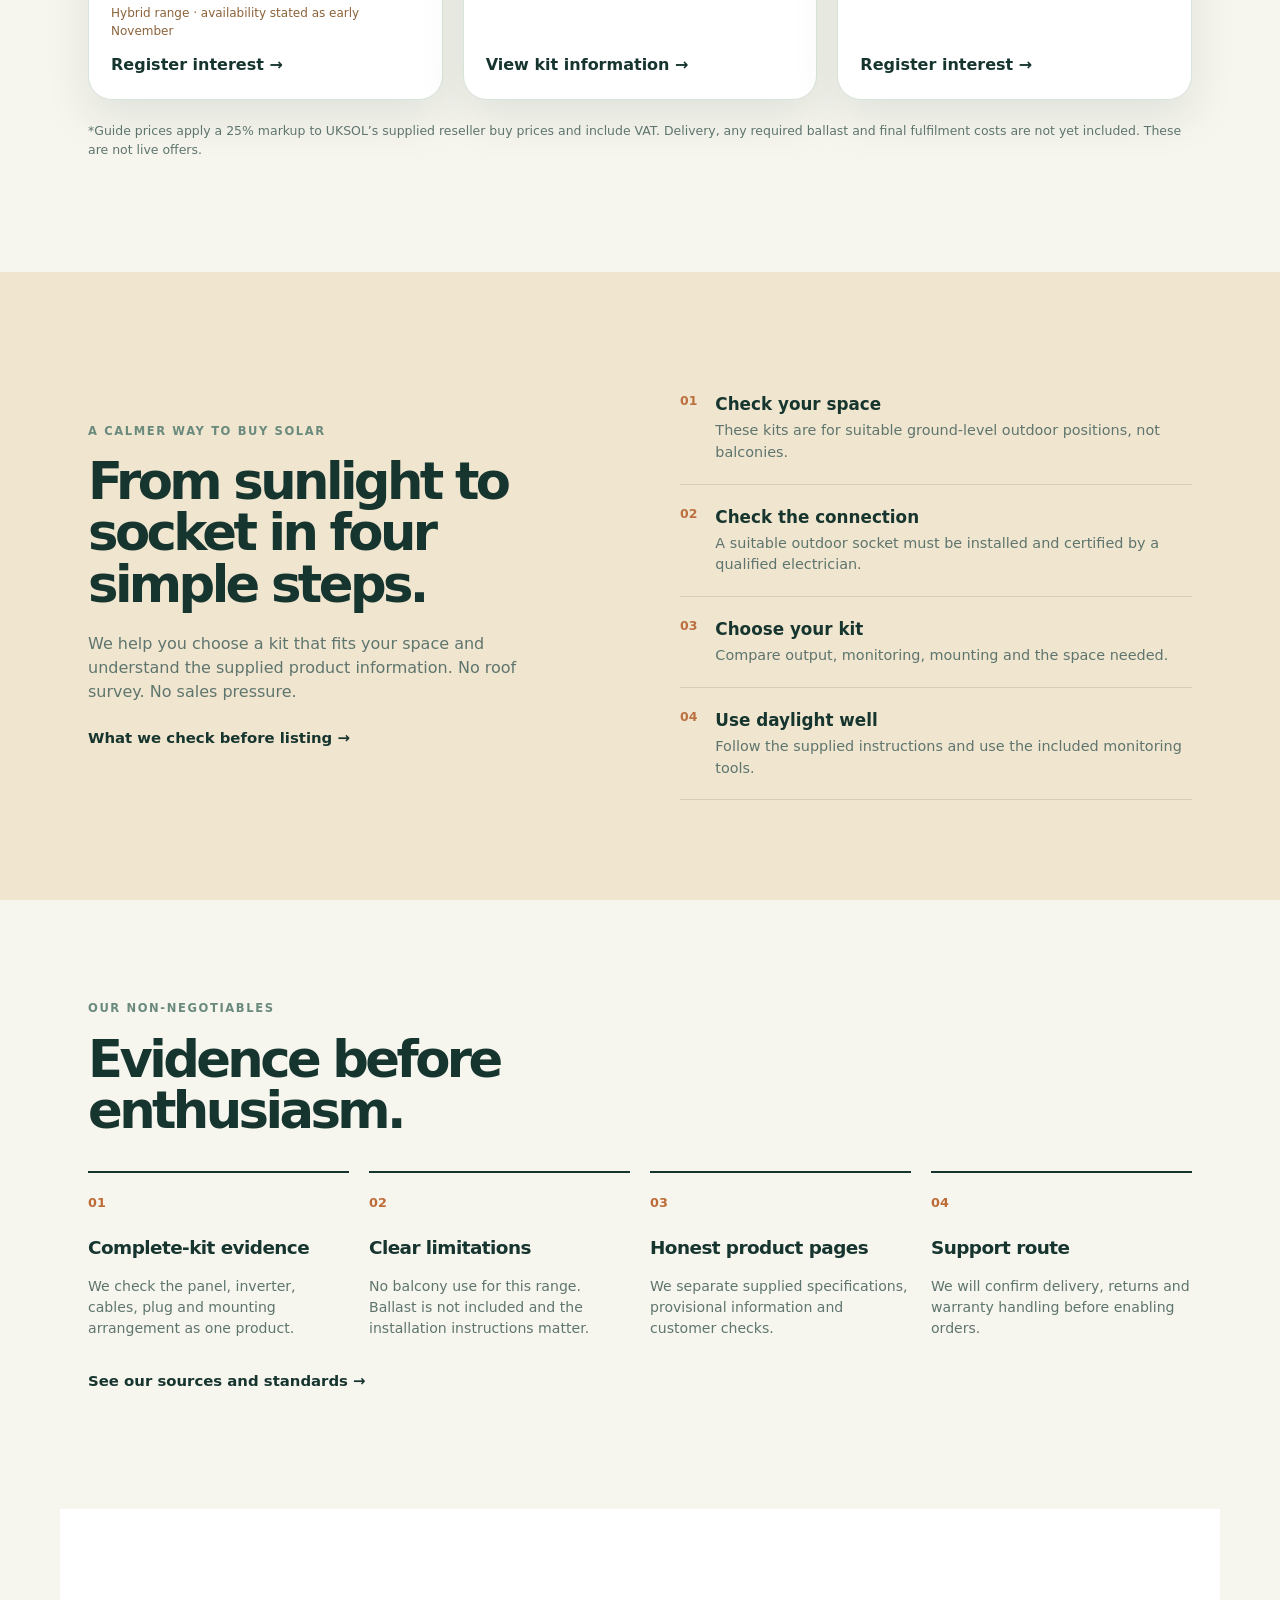
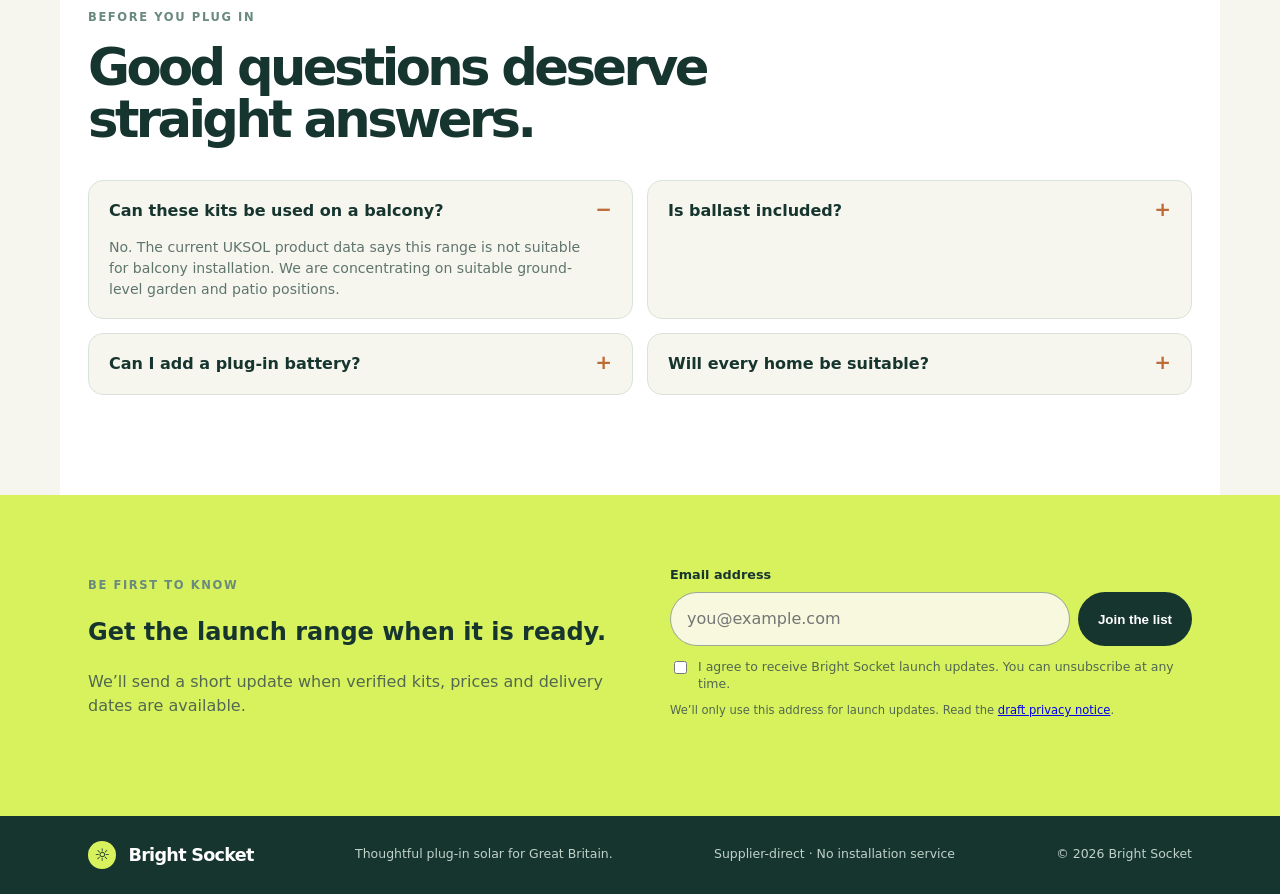
==== commit 53b001e3: "Use UKSOL media kit and launch data" ====
--- a/index.html
+++ b/index.html
@@ -25,13 +25,13 @@
         <div class="hero-copy">
           <p class="eyebrow">Plug-in solar, carefully screened</p>
           <h1>Make more of the daylight.</h1>
-          <p class="hero-lede">Simple solar kits for gardens, patios and balconies — selected for Great Britain and explained in plain English.</p>
+          <p class="hero-lede">Simple plug-in solar kits for suitable gardens and patios — selected for Great Britain and explained in plain English.</p>
           <div class="hero-actions">
             <a class="button" href="#kits">Explore the first kits</a>
             <a class="text-link" href="suitability.html">Check your space →</a>
           </div>
-          <p class="hero-note"><span class="status-dot"></span> GB plug-in solar rules are scheduled to commence on 27 August 2026. Product checks still apply.</p>
-          <p class="hero-note"><strong>Great Britain only · Supplier-direct fulfilment.</strong> We do not hold stock or install equipment at launch.</p>
+          <p class="hero-note"><span class="status-dot"></span> Product documentation is being checked against the current GB plug-in solar route before launch.</p>
+          <p class="hero-note"><strong>Great Britain only · Supplier-direct fulfilment.</strong> We do not hold stock or provide installation.</p>
         </div>
         <div class="hero-art" aria-label="Illustration of a solar panel powering a home">
           <div class="sun"></div><div class="panel panel-one"></div><div class="panel panel-two"></div>
@@ -49,31 +49,31 @@
       </section>
 
       <section id="kits" class="section-shell section">
-        <div class="section-heading"><div><p class="eyebrow">The opening range</p><h2>Start small. Choose well.</h2></div><span class="pill">Pre-launch · 27 Aug 2026</span></div>
+        <div class="section-heading"><div><p class="eyebrow">The proposed opening range</p><h2>Start small. Choose well.</h2></div><span class="pill">Pre-launch · supplier terms pending</span></div>
         <div class="product-grid">
           <article class="product-card featured">
             <div class="product-image image-compact"><span>UKSOL · 515W</span><i>☼</i></div>
-            <div class="product-body"><div class="card-top"><span class="tag">Smaller spaces</span><span class="price">Preview £748.75</span></div><h3>UKSOL Compact 515W</h3><p>One-panel format with a smart microinverter for patios, gardens and other stable positions.</p><dl><div><dt>Panel</dt><dd>515W TOPCon</dd></div><div><dt>Inverter</dt><dd>799 VA max</dd></div></dl><span class="review-status">ENA-listed candidate · Supplier terms pending</span><a class="card-link" href="#notify">Notify me →</a></div>
+            <div class="product-body"><div class="card-top"><span class="tag">Compact hybrid</span><span class="price">Guide £568.50 inc VAT*</span></div><h3>UKSOL Pro Compact 515W</h3><p>One-panel kit with 800W microinverter, app monitoring and a ground-mounting bracket for suitable outdoor positions.</p><dl><div><dt>Panel</dt><dd>515W</dd></div><div><dt>Inverter</dt><dd>800W class</dd></div></dl><span class="review-status">Hybrid range · availability stated as early November</span><a class="card-link" href="#notify">Register interest →</a></div>
           </article>
           <article class="product-card">
             <div class="product-image image-duo"><span>UKSOL · 890W</span><i>☼</i></div>
-            <div class="product-body"><div class="card-top"><span class="tag">Everyday generation</span><span class="price">Preview £1,061.25</span></div><h3>UKSOL Pro Duo 890W</h3><p>Two-panel format with app monitoring and a smart microinverter limited to the GB export envelope.</p><dl><div><dt>Panels</dt><dd>2 × 445W TOPCon</dd></div><div><dt>Inverter</dt><dd>799 VA / 3.5A</dd></div></dl><span class="review-status">ENA-listed candidate · Supplier terms pending</span><a class="card-link" href="product.html">View evidence trail →</a></div>
+            <div class="product-body"><div class="card-top"><span class="tag">Sheffield-made mount</span><span class="price">Guide £1,095 inc VAT*</span></div><h3>UKSOL Pro Duo 890W</h3><p>Two-panel kit with an 800W microinverter, app monitoring and a mounting frame made in Sheffield.</p><dl><div><dt>Panels</dt><dd>2 × 445W</dd></div><div><dt>Inverter</dt><dd>800W class</dd></div></dl><span class="review-status">14–20 day supplier lead time stated</span><a class="card-link" href="product.html">View kit information →</a></div>
           </article>
           <article class="product-card">
             <div class="product-image image-mount"><span>UKSOL · 1260W</span><i>↗</i></div>
-            <div class="product-body"><div class="card-top"><span class="tag">Maximum panel input</span><span class="price">Preview £1,236.25</span></div><h3>UKSOL Pro Max 1260W</h3><p>Two higher-output panels feeding an 800W-class smart microinverter for larger suitable spaces.</p><dl><div><dt>Panels</dt><dd>2 × 630W TOPCon</dd></div><div><dt>Inverter</dt><dd>799 VA / 3.5A</dd></div></dl><span class="review-status">ENA-listed candidate · Supplier terms pending</span><a class="card-link" href="#notify">Tell me when ready →</a></div>
+            <div class="product-body"><div class="card-top"><span class="tag">Higher panel input</span><span class="price">Guide £883.50 inc VAT*</span></div><h3>UKSOL Pro Max 1260W</h3><p>Two 630W panels feeding an 800W microinverter for larger, suitable ground-level outdoor spaces.</p><dl><div><dt>Panels</dt><dd>2 × 630W</dd></div><div><dt>Inverter</dt><dd>800W class</dd></div></dl><span class="review-status">Hybrid range · availability stated as early November</span><a class="card-link" href="#notify">Register interest →</a></div>
           </article>
         </div>
-        <p class="catalogue-footnote">Preview prices apply a 25% markup to current observed consumer retail references. They are provisional and not live offers; final pricing depends on supplier terms, fulfilment and compliance review.</p>
+        <p class="catalogue-footnote">*Guide prices apply a 25% markup to UKSOL’s supplied reseller buy prices and include VAT. Delivery, any required ballast and final fulfilment costs are not yet included. These are not live offers.</p>
       </section>
 
       <section id="how-it-works" class="warm-section section">
-        <div class="section-shell split-section"><div><p class="eyebrow">A calmer way to buy solar</p><h2>From sunlight to socket in four simple steps.</h2><p>We help you choose a kit that fits your space, understand what it can do, and set it up safely. No roof survey. No sales pressure.</p><a class="text-link" href="#standards">What we check before listing →</a></div><ol class="steps"><li><b>01</b><span><strong>Check your space</strong>Stable, accessible and with a suitable socket.</span></li><li><b>02</b><span><strong>Choose your kit</strong>Compare size, output, monitoring and mounting.</span></li><li><b>03</b><span><strong>Set it up</strong>Follow the manufacturer’s instructions carefully.</span></li><li><b>04</b><span><strong>Watch it work</strong>See generation through the included monitoring tools.</span></li></ol></div>
+        <div class="section-shell split-section"><div><p class="eyebrow">A calmer way to buy solar</p><h2>From sunlight to socket in four simple steps.</h2><p>We help you choose a kit that fits your space and understand the supplied product information. No roof survey. No sales pressure.</p><a class="text-link" href="#standards">What we check before listing →</a></div><ol class="steps"><li><b>01</b><span><strong>Check your space</strong>These kits are for suitable ground-level outdoor positions, not balconies.</span></li><li><b>02</b><span><strong>Check the connection</strong>A suitable outdoor socket must be installed and certified by a qualified electrician.</span></li><li><b>03</b><span><strong>Choose your kit</strong>Compare output, monitoring, mounting and the space needed.</span></li><li><b>04</b><span><strong>Use daylight well</strong>Follow the supplied instructions and use the included monitoring tools.</span></li></ol></div>
       </section>
 
-      <section id="standards" class="section-shell section standards"><div class="section-heading"><div><p class="eyebrow">Our non-negotiables</p><h2>Evidence before enthusiasm.</h2></div></div><div class="standards-grid"><div class="standard"><span>01</span><h3>Complete-kit compliance</h3><p>We check the panel, inverter, cables, plug and mounting arrangement as one product.</p></div><div class="standard"><span>02</span><h3>UK connection rules</h3><p>We look for the required output limit, anti-islanding behaviour and compliant manufacturer-supplied plug.</p></div><div class="standard"><span>03</span><h3>Honest product pages</h3><p>We publish what is confirmed, what is provisional and what a customer still needs to check.</p></div><div class="standard"><span>04</span><h3>Support after delivery</h3><p>Clear instructions, warranty information and a sensible route to help if something is not right.</p></div></div><p class="source-note"><a class="text-link" href="sources.html">See our sources and standards →</a></p></section>
+      <section id="standards" class="section-shell section standards"><div class="section-heading"><div><p class="eyebrow">Our non-negotiables</p><h2>Evidence before enthusiasm.</h2></div></div><div class="standards-grid"><div class="standard"><span>01</span><h3>Complete-kit evidence</h3><p>We check the panel, inverter, cables, plug and mounting arrangement as one product.</p></div><div class="standard"><span>02</span><h3>Clear limitations</h3><p>No balcony use for this range. Ballast is not included and the installation instructions matter.</p></div><div class="standard"><span>03</span><h3>Honest product pages</h3><p>We separate supplied specifications, provisional information and customer checks.</p></div><div class="standard"><span>04</span><h3>Support route</h3><p>We will confirm delivery, returns and warranty handling before enabling orders.</p></div></div><p class="source-note"><a class="text-link" href="sources.html">See our sources and standards →</a></p></section>
 
-      <section class="section-shell section faq"><div class="section-heading"><div><p class="eyebrow">Before you plug in</p><h2>Good questions deserve straight answers.</h2></div></div><div class="faq-grid"><details open><summary>Are the products approved yet?</summary><p>Not on this pre-launch catalogue. We will only use an approved/compliant sales label after the complete kit and supplier evidence have been checked against the applicable UK requirements.</p></details><details><summary>Can I add a plug-in battery?</summary><p>The current plug-in solar specification is for solar products and excludes plug-in batteries and solar devices integrated with batteries. We will not include those products in this range.</p></details><details><summary>Is the 800W figure the panel output?</summary><p>No. The important connection limit is the inverter’s apparent power delivered to the home. A kit can have more panel input for better low-light performance while still limiting AC export, but the exact product evidence must be checked.</p></details><details><summary>Will every home be suitable?</summary><p>No. Customers need a suitable, stable position, a suitable socket and a home electrical installation that can safely accept the product. We will publish suitability guidance and the manufacturer’s instructions with every verified listing.</p></details></div></section>
+      <section class="section-shell section faq"><div class="section-heading"><div><p class="eyebrow">Before you plug in</p><h2>Good questions deserve straight answers.</h2></div></div><div class="faq-grid"><details open><summary>Can these kits be used on a balcony?</summary><p>No. The current UKSOL product data says this range is not suitable for balcony installation. We are concentrating on suitable ground-level garden and patio positions.</p></details><details><summary>Is ballast included?</summary><p>No. UKSOL’s supplied price list says ballast is not included. The product page will make all required extras clear before orders open.</p></details><details><summary>Can I add a plug-in battery?</summary><p>Not to this launch range. We will only introduce battery products once their compatibility, product route and warranty position are confirmed.</p></details><details><summary>Will every home be suitable?</summary><p>No. A qualified electrician must install and certify a suitable outdoor socket. Customers must also follow the supplied instructions and check their available space.</p></details></div></section>
 
       <section id="notify" class="signup-section"><div class="section-shell signup-inner"><div><p class="eyebrow">Be first to know</p><h2>Get the launch range when it is ready.</h2><p>We’ll send a short update when verified kits, prices and delivery dates are available.</p></div><form id="signup-form"><label for="email">Email address</label><div class="form-row"><input id="email" name="email" type="email" autocomplete="email" placeholder="you@example.com" required /><button class="button" type="submit">Join the list</button></div><label class="consent"><input id="consent" name="consent" type="checkbox" required /> <span>I agree to receive Bright Socket launch updates. You can unsubscribe at any time.</span></label><p class="privacy-note">We’ll only use this address for launch updates. Read the <a href="privacy.html">draft privacy notice</a>.</p><p class="form-message" role="status"></p></form></div></section>
     </main>
--- a/styles.css
+++ b/styles.css
@@ -1 +1,9 @@
 :root{--ink:#17352f;--muted:#5e756e;--cream:#f6f5ee;--paper:#fff;--mint:#dcefe5;--lime:#d8f25e;--orange:#f5a35d;--line:#d8e3dc;--shadow:0 18px 45px rgba(25,65,53,.10);font-family:Inter,ui-sans-serif,system-ui,-apple-system,Segoe UI,sans-serif;color:var(--ink);background:var(--cream)}*{box-sizing:border-box}html{scroll-behavior:smooth}body{margin:0;line-height:1.5}.section-shell{max-width:1160px;margin:0 auto;padding-left:28px;padding-right:28px}.site-header{height:76px;display:flex;align-items:center;gap:32px;padding:0 max(28px,calc((100vw - 1160px)/2));background:var(--cream);position:sticky;top:0;z-index:4;border-bottom:1px solid rgba(216,227,220,.7)}.brand{font-weight:800;letter-spacing:-.04em;font-size:1.1rem;color:var(--ink);text-decoration:none;white-space:nowrap}.brand-mark{display:inline-grid;place-items:center;width:28px;height:28px;border-radius:50%;background:var(--lime);margin-right:7px;font-size:1.1rem}nav{display:flex;gap:26px;margin-left:auto}nav a,.text-link{color:var(--ink);text-decoration:none;font-weight:650;font-size:.93rem}.button{display:inline-block;background:var(--ink);color:#fff;padding:13px 20px;border:0;border-radius:999px;text-decoration:none;font-weight:750;cursor:pointer}.button:hover{background:#285349}.button-small{padding:10px 16px;font-size:.82rem}.hero{min-height:600px;display:grid;grid-template-columns:1fr 1fr;align-items:center;gap:35px}.eyebrow{text-transform:uppercase;letter-spacing:.14em;font-size:.72rem;font-weight:800;color:#6a8a7d;margin:0 0 16px}.hero h1{font-size:clamp(3.2rem,7vw,6.3rem);line-height:.92;letter-spacing:-.085em;max-width:620px;margin:0 0 25px}.hero-lede{font-size:1.2rem;color:var(--muted);max-width:510px}.hero-actions{display:flex;align-items:center;gap:22px;margin:32px 0}.hero-note{font-size:.82rem;color:var(--muted)}.status-dot{display:inline-block;width:9px;height:9px;background:#80b993;border-radius:50%;margin-right:7px}.hero-art{height:390px;position:relative;background:var(--mint);border-radius:42% 58% 44% 56%/49% 40% 60% 51%;overflow:hidden}.sun{position:absolute;width:100px;height:100px;border-radius:50%;background:var(--lime);top:42px;right:76px}.panel{position:absolute;background:#347a76;border:6px solid #9ad3b2;transform:skewY(-12deg) rotate(-5deg);width:155px;height:100px;top:110px;left:88px;box-shadow:inset 0 0 0 2px #225d5d}.panel:after{content:"";position:absolute;inset:0;background:linear-gradient(90deg,transparent 48%,#9ad3b2 49%,#9ad3b2 51%,transparent 52%),linear-gradient(0deg,transparent 48%,#9ad3b2 49%,#9ad3b2 51%,transparent 52%)}.panel-two{left:238px;top:87px}.home{position:absolute;bottom:56px;right:78px}.roof{width:220px;height:120px;background:var(--orange);clip-path:polygon(50% 0,100% 100%,0 100%);position:absolute;bottom:92px}.wall{width:170px;height:125px;background:#fff4dc;position:absolute;bottom:0;right:24px}.window{position:absolute;left:23px;top:27px;width:48px;height:44px;background:#95cbc0;border:6px solid var(--ink)}.door{position:absolute;right:22px;bottom:0;width:43px;height:76px;background:var(--ink);border-radius:5px 5px 0 0}.plug-line{position:absolute;height:3px;width:190px;background:var(--ink);bottom:71px;left:220px;transform:rotate(12deg)}.plug{position:absolute;bottom:52px;left:195px;background:var(--ink);color:#fff;padding:8px 10px;border-radius:9px}.trust-strip{background:var(--ink);color:#fff}.trust-grid{display:grid;grid-template-columns:repeat(3,1fr);gap:30px;padding-top:25px;padding-bottom:25px}.trust-grid div{display:flex;flex-direction:column;gap:3px}.trust-grid strong{color:var(--lime);font-size:.9rem}.trust-grid span{color:#c0d1c9;font-size:.82rem}.section{padding-top:100px;padding-bottom:100px}.section-heading{display:flex;align-items:end;justify-content:space-between;margin-bottom:35px}.section h2{font-size:clamp(2.3rem,4vw,4.2rem);line-height:1;letter-spacing:-.07em;margin:0;max-width:620px}.pill,.tag{font-size:.72rem;font-weight:800;text-transform:uppercase;letter-spacing:.09em;color:#59756b}.pill{background:var(--mint);padding:9px 13px;border-radius:999px}.product-grid{display:grid;grid-template-columns:repeat(3,1fr);gap:20px}.product-card{background:var(--paper);border:1px solid var(--line);border-radius:24px;overflow:hidden;box-shadow:var(--shadow);display:flex;flex-direction:column}.product-image{height:215px;position:relative;overflow:hidden;padding:20px;font-weight:800;color:#fff;font-size:.8rem}.product-image i{position:absolute;font-size:5rem;font-style:normal;right:25px;bottom:12px;color:var(--lime)}.image-compact{background:linear-gradient(145deg,#5d9880,#1c5b56)}.image-duo{background:linear-gradient(145deg,#f0a45d,#cf6657)}.image-mount{background:linear-gradient(145deg,#738f8a,#2a4e4b)}.product-body{padding:22px;display:flex;flex-direction:column;flex:1}.card-top{display:flex;justify-content:space-between;align-items:center;gap:8px}.price{font-weight:800;color:#bd6c37;font-size:.85rem}.product-body h3{font-size:1.5rem;letter-spacing:-.04em;margin:18px 0 7px}.product-body p{color:var(--muted);font-size:.9rem;margin:0 0 18px}.product-body dl{border-top:1px solid var(--line);border-bottom:1px solid var(--line);padding:13px 0;margin:0 0 16px}.product-body dl div{display:flex;justify-content:space-between;font-size:.79rem;padding:3px 0}.product-body dt{color:var(--muted)}.product-body dd{font-weight:700;margin:0}.review-status{font-size:.75rem;color:#8b633b;margin-bottom:13px}.card-link{color:var(--ink);font-weight:800;text-decoration:none;margin-top:auto}.catalogue-footnote{font-size:.78rem;color:var(--muted);margin-top:22px}.warm-section{background:#f0e5cf}.split-section{display:grid;grid-template-columns:1fr 1fr;gap:80px;align-items:center}.split-section p:not(.eyebrow){color:var(--muted);max-width:480px;margin:22px 0}.steps{list-style:none;padding:0;margin:0}.steps li{display:flex;gap:18px;padding:20px 0;border-bottom:1px solid #d7cdb9}.steps b{font-size:.78rem;color:#bb7040}.steps span{display:flex;flex-direction:column;gap:3px}.steps span span,.steps li span{color:var(--muted);font-size:.9rem}.steps strong{font-size:1.05rem;color:var(--ink)}.standards{background:var(--cream)}.standards-grid{display:grid;grid-template-columns:repeat(4,1fr);gap:20px}.standard{border-top:2px solid var(--ink);padding-top:17px}.standard span{color:#bd6c37;font-weight:800;font-size:.8rem}.standard h3{font-size:1.15rem;letter-spacing:-.03em;margin:20px 0 8px}.standard p{color:var(--muted);font-size:.88rem}.signup-section{background:var(--lime)}.signup-inner{display:grid;grid-template-columns:1fr 1fr;gap:60px;align-items:center;padding-top:70px;padding-bottom:70px}.signup-inner h2{max-width:600px}.signup-inner p:not(.eyebrow){color:#526850}.signup-inner label{display:block;font-size:.8rem;font-weight:750;margin-bottom:8px}.form-row{display:flex;gap:8px}.form-row input{border:1px solid rgba(23,53,47,.4);background:#f7f8dd;border-radius:999px;padding:14px 16px;min-width:0;flex:1;font:inherit}.form-message{font-size:.8rem;margin:12px 0 0!important}.site-footer{background:var(--ink);color:#c0d1c9}.footer-inner{display:flex;gap:30px;align-items:center;justify-content:space-between;padding-top:25px;padding-bottom:25px;font-size:.78rem}.footer-inner .brand{color:#fff}.footer-inner .brand-mark{color:var(--ink)}@media(max-width:800px){nav{display:none}.site-header{gap:12px}.site-header .button{margin-left:auto}.hero,.split-section,.signup-inner{grid-template-columns:1fr}.hero{padding-top:65px;padding-bottom:70px}.hero-art{height:300px}.product-grid,.standards-grid{grid-template-columns:1fr}.trust-grid{grid-template-columns:1fr;gap:15px}.section{padding-top:70px;padding-bottom:70px}.section-heading{display:block}.pill{display:inline-block;margin-top:18px}.footer-inner{flex-wrap:wrap}.form-row{flex-direction:column}.form-row .button{width:100%}}
+/* Product imagery supplied in UKSOL's reseller media kit. */
+.product-image{background-position:center;background-size:cover}
+.product-image:after{content:"";position:absolute;inset:0;background:linear-gradient(180deg,rgba(23,53,47,.72),rgba(23,53,47,.08) 55%,rgba(23,53,47,.45))}
+.product-image span{position:relative;z-index:1}
+.product-image i{display:none}
+.image-compact{background-image:url('assets/uksol-hybrid-range.png')}
+.image-duo{background-image:url('assets/uksol-sheffield-890w.png')}
+.image-mount{background-image:url('assets/uksol-hybrid-range.png')}
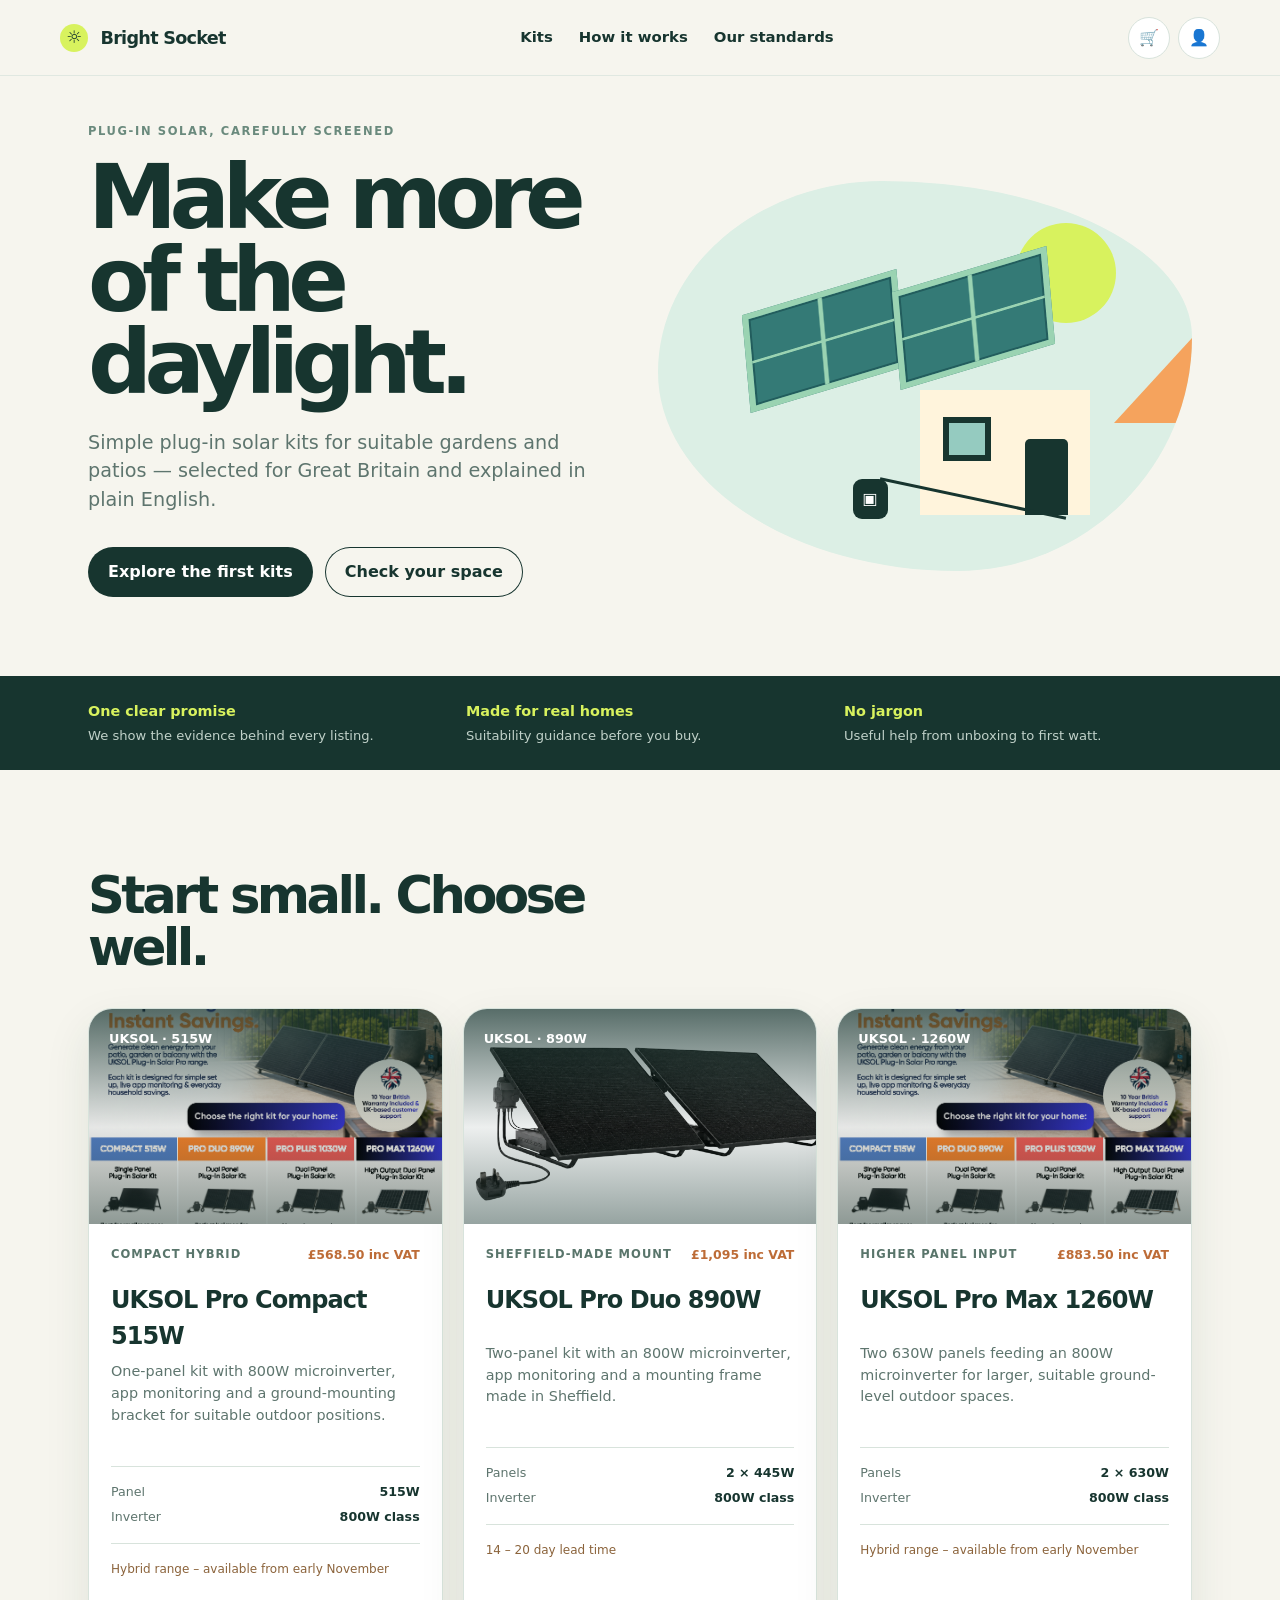
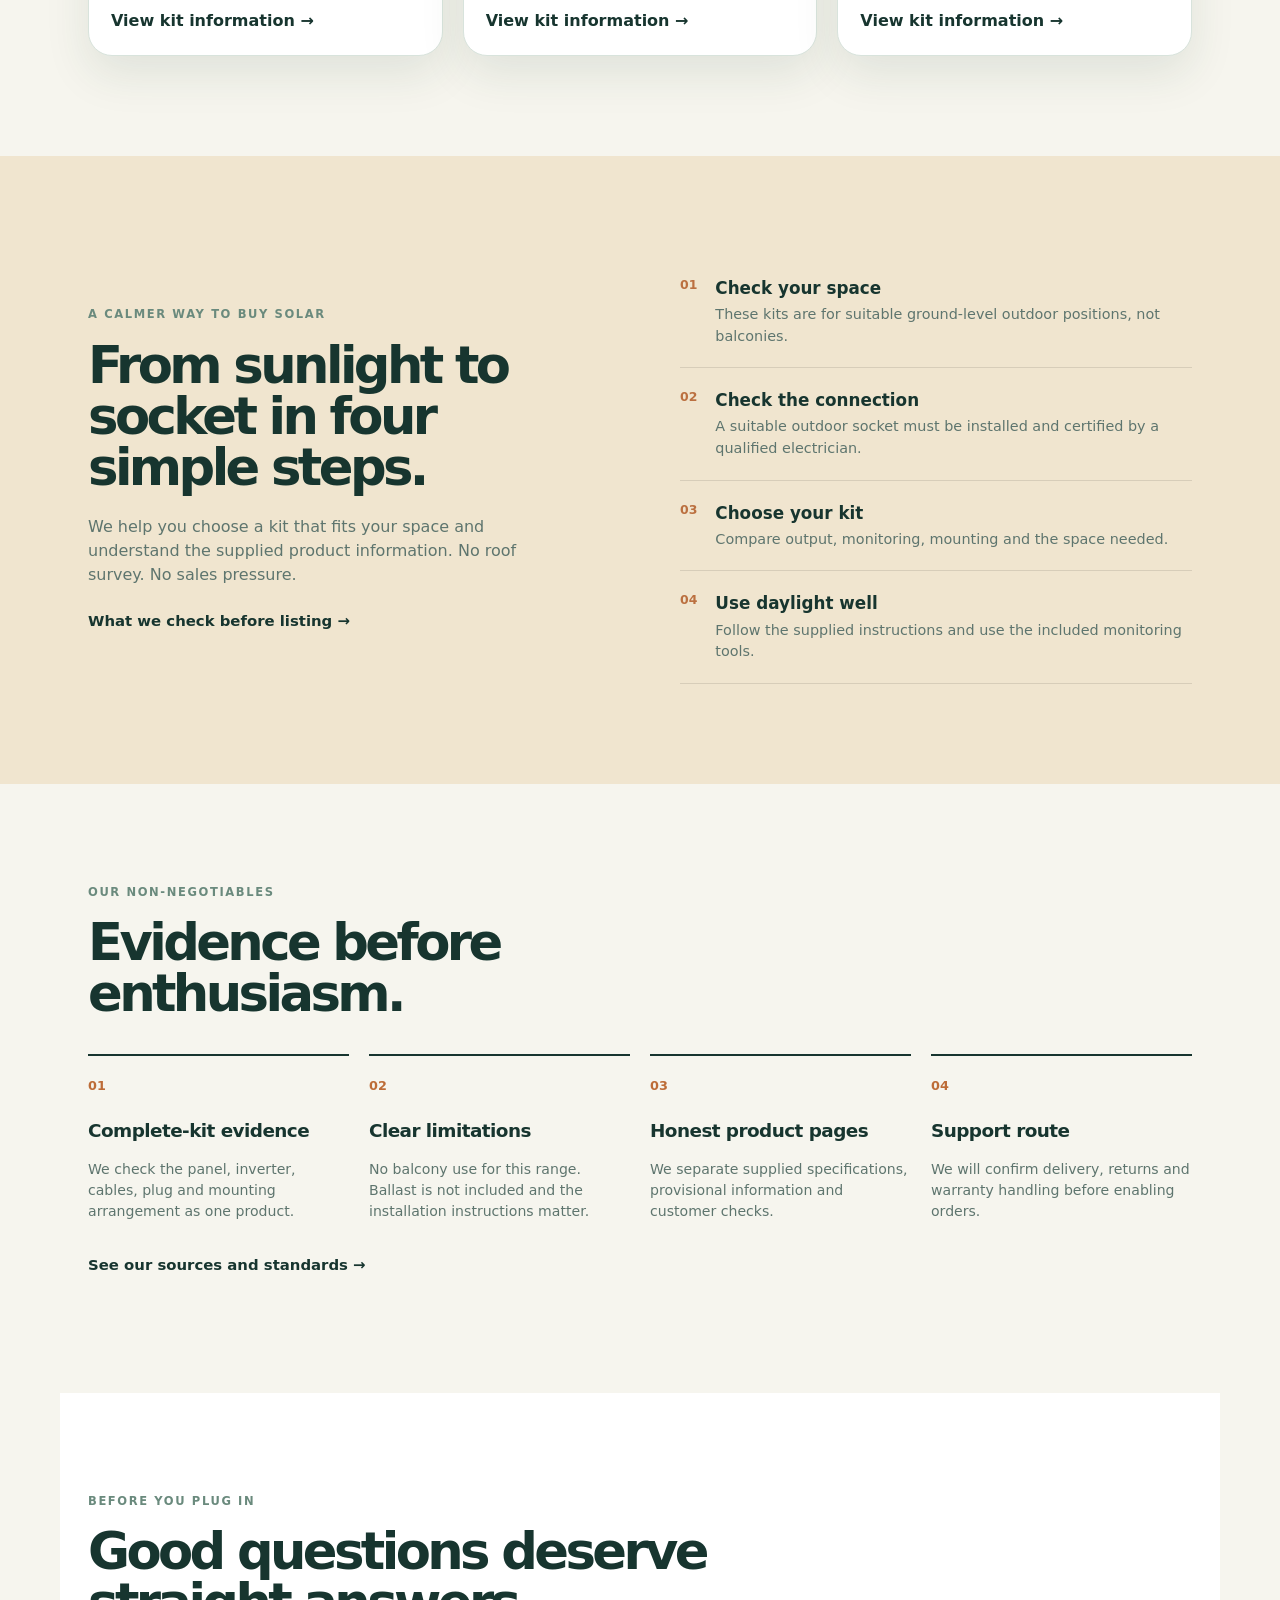
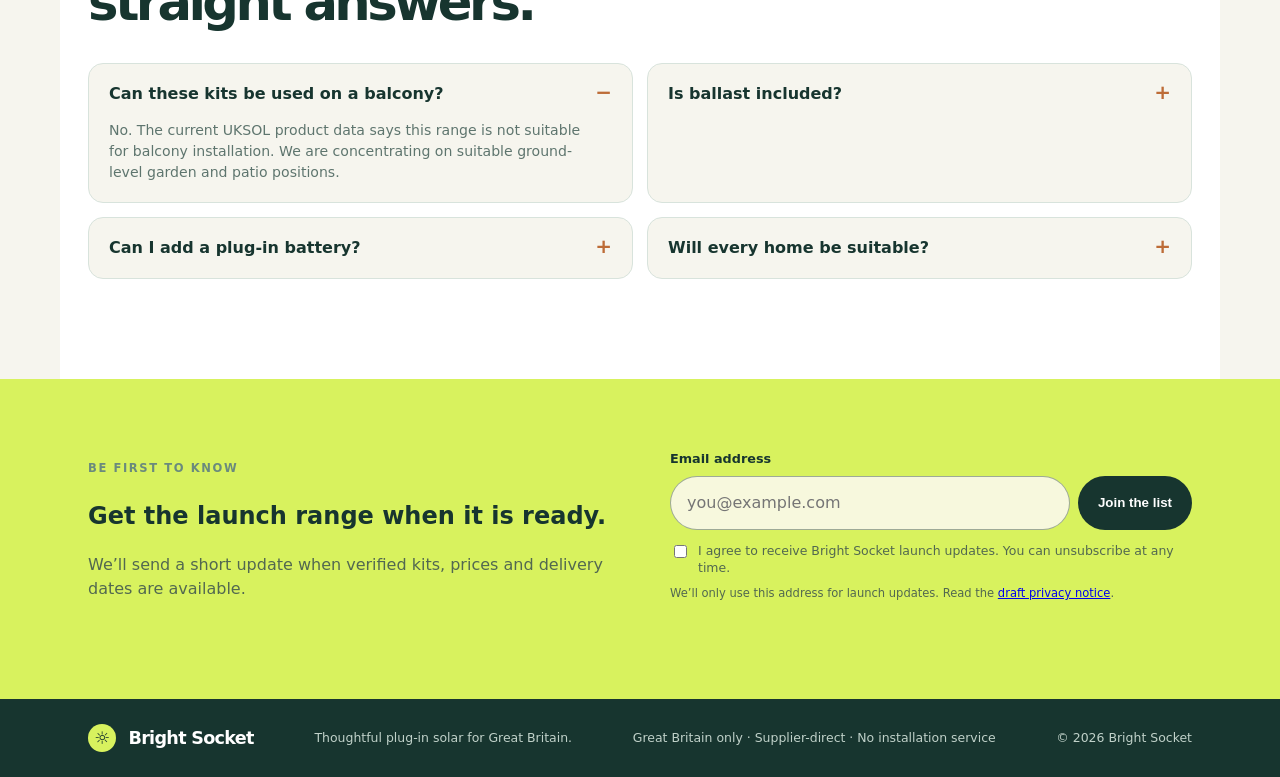
==== commit e6dce492: "Refine landing page first feedback" ====
--- a/index.html
+++ b/index.html
@@ -17,7 +17,10 @@
         <a href="#how-it-works">How it works</a>
         <a href="#standards">Our standards</a>
       </nav>
-      <a class="button button-small" href="#notify">Join the launch list</a>
+      <div class="header-actions" aria-label="Account and basket">
+        <a class="icon-button" href="#notify" aria-label="Basket" title="Basket">&#128722;</a>
+        <a class="icon-button" href="#notify" aria-label="Account" title="Account">&#128100;</a>
+      </div>
     </header>
 
     <main id="top">
@@ -28,10 +31,8 @@
           <p class="hero-lede">Simple plug-in solar kits for suitable gardens and patios — selected for Great Britain and explained in plain English.</p>
           <div class="hero-actions">
             <a class="button" href="#kits">Explore the first kits</a>
-            <a class="text-link" href="suitability.html">Check your space →</a>
+            <a class="button button-secondary" href="suitability.html">Check your space</a>
           </div>
-          <p class="hero-note"><span class="status-dot"></span> Product documentation is being checked against the current GB plug-in solar route before launch.</p>
-          <p class="hero-note"><strong>Great Britain only · Supplier-direct fulfilment.</strong> We do not hold stock or provide installation.</p>
         </div>
         <div class="hero-art" aria-label="Illustration of a solar panel powering a home">
           <div class="sun"></div><div class="panel panel-one"></div><div class="panel panel-two"></div>
@@ -49,22 +50,21 @@
       </section>
 
       <section id="kits" class="section-shell section">
-        <div class="section-heading"><div><p class="eyebrow">The proposed opening range</p><h2>Start small. Choose well.</h2></div><span class="pill">Pre-launch · supplier terms pending</span></div>
+        <div class="section-heading"><div><h2>Start small. Choose well.</h2></div></div>
         <div class="product-grid">
           <article class="product-card featured">
             <div class="product-image image-compact"><span>UKSOL · 515W</span><i>☼</i></div>
-            <div class="product-body"><div class="card-top"><span class="tag">Compact hybrid</span><span class="price">Guide £568.50 inc VAT*</span></div><h3>UKSOL Pro Compact 515W</h3><p>One-panel kit with 800W microinverter, app monitoring and a ground-mounting bracket for suitable outdoor positions.</p><dl><div><dt>Panel</dt><dd>515W</dd></div><div><dt>Inverter</dt><dd>800W class</dd></div></dl><span class="review-status">Hybrid range · availability stated as early November</span><a class="card-link" href="#notify">Register interest →</a></div>
+            <div class="product-body"><div class="card-top"><span class="tag">Compact hybrid</span><span class="price">£568.50 inc VAT</span></div><h3>UKSOL Pro Compact 515W</h3><p>One-panel kit with 800W microinverter, app monitoring and a ground-mounting bracket for suitable outdoor positions.</p><dl><div><dt>Panel</dt><dd>515W</dd></div><div><dt>Inverter</dt><dd>800W class</dd></div></dl><span class="review-status">Hybrid range – available from early November</span><a class="card-link" href="product.html">View kit information →</a></div>
           </article>
           <article class="product-card">
             <div class="product-image image-duo"><span>UKSOL · 890W</span><i>☼</i></div>
-            <div class="product-body"><div class="card-top"><span class="tag">Sheffield-made mount</span><span class="price">Guide £1,095 inc VAT*</span></div><h3>UKSOL Pro Duo 890W</h3><p>Two-panel kit with an 800W microinverter, app monitoring and a mounting frame made in Sheffield.</p><dl><div><dt>Panels</dt><dd>2 × 445W</dd></div><div><dt>Inverter</dt><dd>800W class</dd></div></dl><span class="review-status">14–20 day supplier lead time stated</span><a class="card-link" href="product.html">View kit information →</a></div>
+            <div class="product-body"><div class="card-top"><span class="tag">Sheffield-made mount</span><span class="price">£1,095 inc VAT</span></div><h3>UKSOL Pro Duo 890W</h3><p>Two-panel kit with an 800W microinverter, app monitoring and a mounting frame made in Sheffield.</p><dl><div><dt>Panels</dt><dd>2 × 445W</dd></div><div><dt>Inverter</dt><dd>800W class</dd></div></dl><span class="review-status">14 – 20 day lead time</span><a class="card-link" href="product.html">View kit information →</a></div>
           </article>
           <article class="product-card">
             <div class="product-image image-mount"><span>UKSOL · 1260W</span><i>↗</i></div>
-            <div class="product-body"><div class="card-top"><span class="tag">Higher panel input</span><span class="price">Guide £883.50 inc VAT*</span></div><h3>UKSOL Pro Max 1260W</h3><p>Two 630W panels feeding an 800W microinverter for larger, suitable ground-level outdoor spaces.</p><dl><div><dt>Panels</dt><dd>2 × 630W</dd></div><div><dt>Inverter</dt><dd>800W class</dd></div></dl><span class="review-status">Hybrid range · availability stated as early November</span><a class="card-link" href="#notify">Register interest →</a></div>
+            <div class="product-body"><div class="card-top"><span class="tag">Higher panel input</span><span class="price">£883.50 inc VAT</span></div><h3>UKSOL Pro Max 1260W</h3><p>Two 630W panels feeding an 800W microinverter for larger, suitable ground-level outdoor spaces.</p><dl><div><dt>Panels</dt><dd>2 × 630W</dd></div><div><dt>Inverter</dt><dd>800W class</dd></div></dl><span class="review-status">Hybrid range – available from early November</span><a class="card-link" href="product.html">View kit information →</a></div>
           </article>
         </div>
-        <p class="catalogue-footnote">*Guide prices apply a 25% markup to UKSOL’s supplied reseller buy prices and include VAT. Delivery, any required ballast and final fulfilment costs are not yet included. These are not live offers.</p>
       </section>
 
       <section id="how-it-works" class="warm-section section">
@@ -77,7 +77,7 @@
 
       <section id="notify" class="signup-section"><div class="section-shell signup-inner"><div><p class="eyebrow">Be first to know</p><h2>Get the launch range when it is ready.</h2><p>We’ll send a short update when verified kits, prices and delivery dates are available.</p></div><form id="signup-form"><label for="email">Email address</label><div class="form-row"><input id="email" name="email" type="email" autocomplete="email" placeholder="you@example.com" required /><button class="button" type="submit">Join the list</button></div><label class="consent"><input id="consent" name="consent" type="checkbox" required /> <span>I agree to receive Bright Socket launch updates. You can unsubscribe at any time.</span></label><p class="privacy-note">We’ll only use this address for launch updates. Read the <a href="privacy.html">draft privacy notice</a>.</p><p class="form-message" role="status"></p></form></div></section>
     </main>
-    <footer class="site-footer"><div class="section-shell footer-inner"><span class="brand"><span class="brand-mark">☼</span> Bright Socket</span><span>Thoughtful plug-in solar for Great Britain.</span><span>Supplier-direct · No installation service</span><span>© 2026 Bright Socket</span></div></footer>
+    <footer class="site-footer"><div class="section-shell footer-inner"><span class="brand"><span class="brand-mark">☼</span> Bright Socket</span><span>Thoughtful plug-in solar for Great Britain.</span><span>Great Britain only · Supplier-direct · No installation service</span><span>© 2026 Bright Socket</span></div></footer>
     <script src="script.js"></script>
   </body>
 </html>
--- a/styles.css
+++ b/styles.css
@@ -7,3 +7,15 @@
 .image-compact{background-image:url('assets/uksol-hybrid-range.png')}
 .image-duo{background-image:url('assets/uksol-sheffield-890w.png')}
 .image-mount{background-image:url('assets/uksol-hybrid-range.png')}
+
+/* First feedback pass: balanced CTAs, placeholder account controls and aligned cards. */
+.button-secondary{background:transparent;color:var(--ink);box-shadow:inset 0 0 0 1px var(--ink)}
+.button-secondary:hover{background:var(--mint)}
+.header-actions{display:flex;gap:8px;margin-left:auto}
+.icon-button{display:grid;place-items:center;width:42px;height:42px;border:1px solid var(--line);border-radius:50%;background:var(--paper);color:var(--ink);text-decoration:none;font-size:1rem}
+.icon-button:hover{background:var(--mint)}
+.hero-actions{gap:12px}
+.price{font-size:.78rem;white-space:nowrap}
+.product-body h3{min-height:3.35rem}
+.product-body p{min-height:5.4rem}
+.review-status{min-height:2.25rem}
